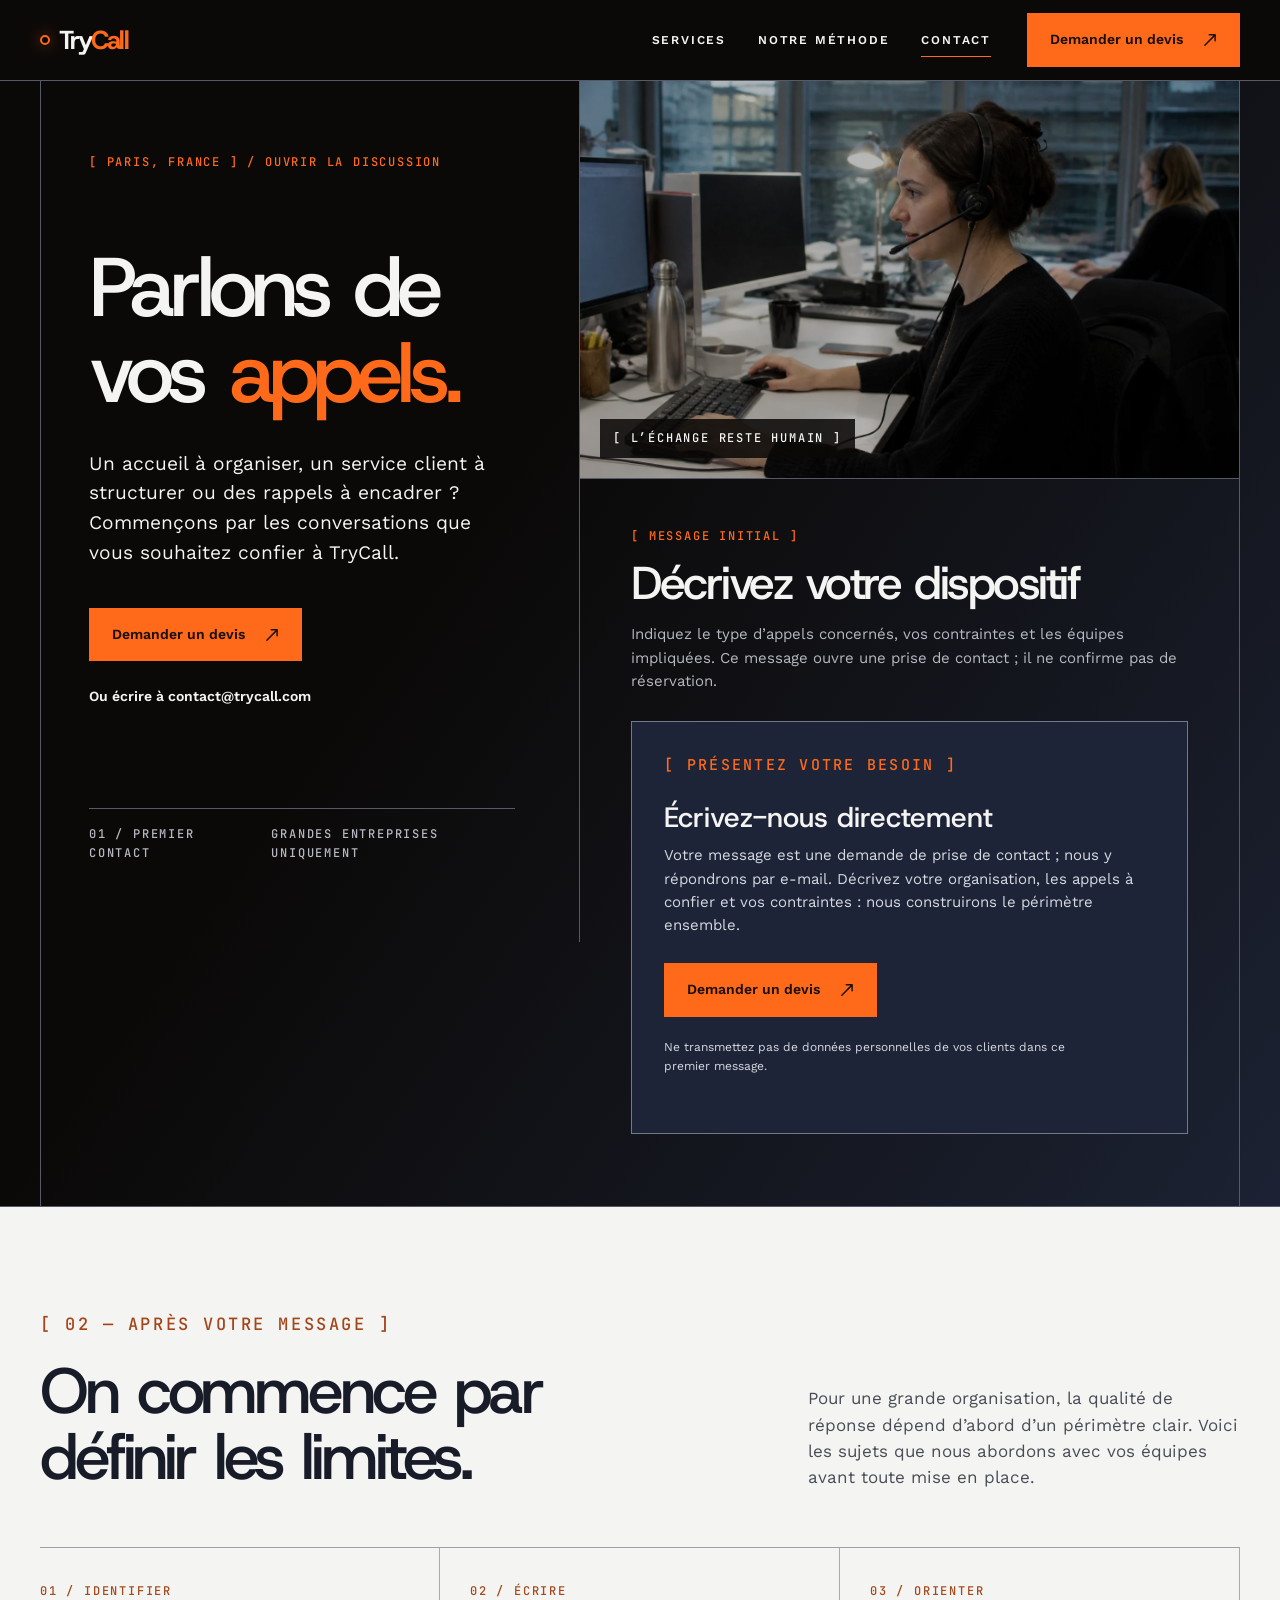
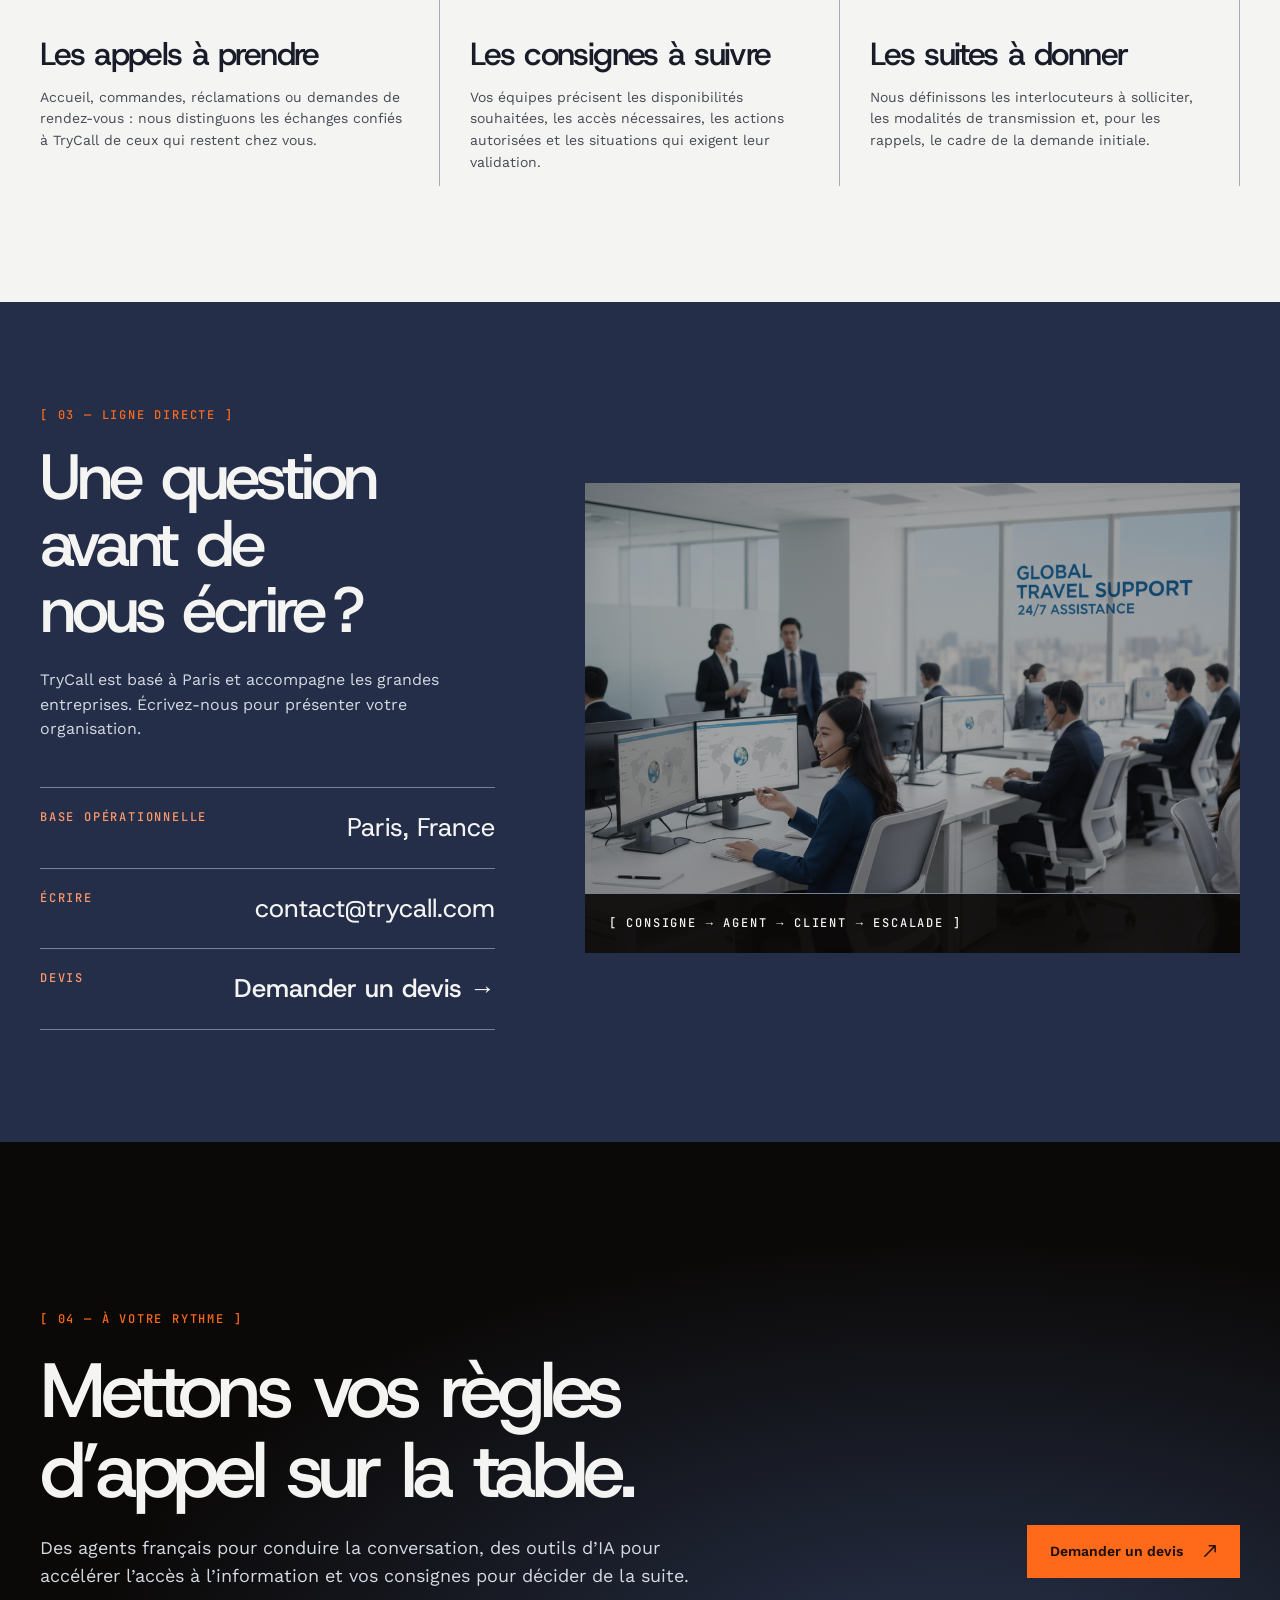
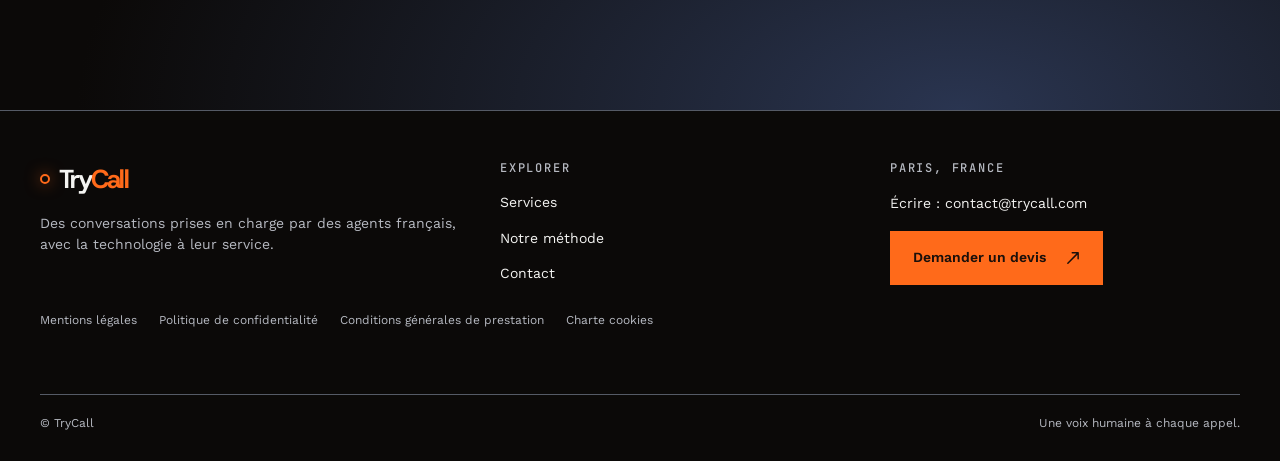
==== contact/index.html @ a0f08241 "Site statique TryCall : 8 pages (accueil, services, méthode, contact + 4 pages légales), design orig" ====
<!DOCTYPE html>
<html lang="fr">
<head>
<meta charset="utf-8">
<meta name="viewport" content="width=device-width, initial-scale=1">
<title>Contact — TryCall, relation client grands comptes</title>
<meta name="description" content="Échangez avec TryCall sur vos appels, vos consignes et vos besoins de relation client. Des agents français, appuyés par l’IA, depuis Paris.">
<link rel="icon" type="image/svg+xml" href="../assets/favicon.svg">
<meta property="og:type" content="website">
<meta property="og:site_name" content="TryCall">
<meta property="og:title" content="Contact — TryCall, relation client grands comptes">
<meta property="og:description" content="Un accueil à organiser, un service client à structurer ou des rappels à encadrer ? Écrivez-nous.">
<meta property="og:image" content="../assets/og-image.png">
<meta property="og:locale" content="fr_FR">
<link rel="stylesheet" href="../assets/css/style.css">
</head>
<body>
<a class="skip-link" href="#contenu">Aller au contenu</a>

<header>
  <div class="x-wrap x-header-inner">
    <!-- TODO: remplacer par le vrai logo TryCall -->
    <a class="x-brand" href="../index.html" aria-label="TryCall, accueil">
      <span class="x-brand-mark" aria-hidden="true"></span><span class="x-ids-text">Try<span class="x-brand-call">Call</span></span>
    </a>
    <nav class="x-nav-links" aria-label="Navigation principale">
      <a href="../services/index.html">Services</a>
      <a href="../methode/index.html">Notre méthode</a>
      <a href="index.html" aria-current="page">Contact</a>
    </nav>
    <div class="x-header-actions">
      <a class="ids-design-btn ids-design-btn--primary" href="mailto:contact@trycall.com?subject=Demande%20de%20devis%20-%20TryCall">
        <span class="ids-design-btn__label">Demander un devis</span>
        <svg class="ids-design-btn__icon" aria-hidden="true" viewBox="0 0 20 20" fill="none" width="24" height="24"><path fill="currentColor" d="M15.943 4.463a.8.8 0 0 0-.161-.242l-.002-.001-.001-.002A.75.75 0 0 0 15.25 4H9.24a.75.75 0 0 0 0 1.5h4.2l-9.22 9.22a.75.75 0 1 0 1.06 1.06l9.22-9.22v4.2a.75.75 0 0 0 1.5 0V4.75a.8.8 0 0 0-.057-.287"></path></svg>
      </a>
    </div>
    <div class="x-menu-control">
      <button type="button" aria-label="Ouvrir le menu" aria-expanded="false" data-menu-open>
        <svg aria-hidden="true" viewBox="0 0 24 24" fill="none" stroke="currentColor" stroke-width="1.5"><path d="M2 6h20M2 12h20M2 18h20"></path></svg>
      </button>
    </div>
  </div>
</header>

<div class="x-mobile-menu" id="mobile-menu">
  <button class="x-mobile-menu-close" type="button" aria-label="Fermer le menu" data-menu-open>
    <svg aria-hidden="true" viewBox="0 0 24 24" fill="none" stroke="currentColor" stroke-width="1.5"><path d="M5 5l14 14M19 5L5 19"></path></svg>
  </button>
  <nav aria-label="Navigation mobile">
    <a href="../services/index.html">Services <span>01</span></a>
    <a href="../methode/index.html">Notre méthode <span>02</span></a>
    <a href="index.html">Contact <span>03</span></a>
    <a href="mailto:contact@trycall.com?subject=Demande%20de%20devis%20-%20TryCall">Demander un devis <span>04</span></a>
  </nav>
</div>

<main id="contenu">

  <!-- ==================== OUVERTURE ==================== -->
  <div id="contact-opening">
    <section class="x-contact-opening" aria-label="Premier contact">
      <div class="x-wrap x-contact-opening-grid">
        <div class="x-contact-title">
          <p class="x-eyebrow" data-reveal>[ Paris, France ] / Ouvrir la discussion</p>
          <h1>Parlons de vos <em>appels.</em></h1>
          <p class="x-contact-title-lead">Un accueil à organiser, un service client à structurer ou des rappels à encadrer&nbsp;? Commençons par les conversations que vous souhaitez confier à TryCall.</p>
          <div class="x-contact-title-actions">
            <a class="ids-design-btn ids-design-btn--primary" href="mailto:contact@trycall.com?subject=Demande%20de%20devis%20-%20TryCall">
              <span class="ids-design-btn__label">Demander un devis</span>
              <svg class="ids-design-btn__icon" aria-hidden="true" viewBox="0 0 20 20" fill="none" width="24" height="24"><path fill="currentColor" d="M15.943 4.463a.8.8 0 0 0-.161-.242l-.002-.001-.001-.002A.75.75 0 0 0 15.25 4H9.24a.75.75 0 0 0 0 1.5h4.2l-9.22 9.22a.75.75 0 1 0 1.06 1.06l9.22-9.22v4.2a.75.75 0 0 0 1.5 0V4.75a.8.8 0 0 0-.057-.287"></path></svg>
            </a>
            <a class="ids-design-btn ids-design-btn--link" href="mailto:contact@trycall.com">Ou écrire à contact@trycall.com</a>
          </div>
          <div class="x-contact-title-foot x-micro x-soft">
            <span>01 / Premier contact</span>
            <span>Grandes entreprises uniquement</span>
          </div>
        </div>
        <div class="x-contact-opening-right">
          <figure class="x-contact-work-photo">
            <img src="../assets/img/4d3e62b9-2372-4114-a0c3-6e6af8cd8b18-RJtt5FI4l3QvUPvGMPPqpRxwvLgTET.webp" alt="Une agente de relation client échange au téléphone depuis son poste de travail" width="1536" height="1024" fetchpriority="high">
            <figcaption class="x-photo-label x-micro">[ L’échange reste humain ]</figcaption>
          </figure>
          <div class="x-contact-form-area">
            <p class="x-eyebrow" data-reveal>[ Message initial ]</p>
            <h2>Décrivez votre dispositif</h2>
            <p class="x-contact-form-intro">Indiquez le type d’appels concernés, vos contraintes et les équipes impliquées. Ce message ouvre une prise de contact&nbsp;; il ne confirme pas de réservation.</p>
            <!-- Le formulaire d'origine est remplacé par un appel par courriel (RGPD : aucune donnée collectée par le site) -->
            <div class="x-contact-cta-block">
              <p class="x-eyebrow">[ Présentez votre besoin ]</p>
              <h3>Écrivez-nous directement</h3>
              <p>Votre message est une demande de prise de contact&nbsp;; nous y répondrons par e-mail. Décrivez votre organisation, les appels à confier et vos contraintes&nbsp;: nous construirons le périmètre ensemble.</p>
              <a class="ids-design-btn ids-design-btn--primary" href="mailto:contact@trycall.com?subject=Demande%20de%20devis%20-%20TryCall">
                <span class="ids-design-btn__label">Demander un devis</span>
                <svg class="ids-design-btn__icon" aria-hidden="true" viewBox="0 0 20 20" fill="none" width="24" height="24"><path fill="currentColor" d="M15.943 4.463a.8.8 0 0 0-.161-.242l-.002-.001-.001-.002A.75.75 0 0 0 15.25 4H9.24a.75.75 0 0 0 0 1.5h4.2l-9.22 9.22a.75.75 0 1 0 1.06 1.06l9.22-9.22v4.2a.75.75 0 0 0 1.5 0V4.75a.8.8 0 0 0-.057-.287"></path></svg>
              </a>
              <p class="x-form-note">Ne transmettez pas de données personnelles de vos clients dans ce premier message.</p>
            </div>
          </div>
        </div>
      </div>
    </section>
  </div>

  <!-- ==================== [02] APRÈS VOTRE MESSAGE ==================== -->
  <div id="contact-routing">
    <section class="x-contact-routing" aria-label="Après votre message">
      <div class="x-wrap">
        <div class="x-contact-routing-head">
          <div>
            <p class="x-eyebrow" data-reveal>[ 02 — Après votre message ]</p>
            <h2>On commence par définir les limites.</h2>
          </div>
          <p>Pour une grande organisation, la qualité de réponse dépend d’abord d’un périmètre clair. Voici les sujets que nous abordons avec vos équipes avant toute mise en place.</p>
        </div>
        <div class="x-contact-timeline">
          <span class="x-contact-timeline-line" aria-hidden="true" data-progress></span>
          <article class="x-contact-step">
            <span class="x-index">01 / Identifier</span>
            <h3>Les appels à prendre</h3>
            <p>Accueil, commandes, réclamations ou demandes de rendez-vous&nbsp;: nous distinguons les échanges confiés à TryCall de ceux qui restent chez vous.</p>
          </article>
          <article class="x-contact-step">
            <span class="x-index">02 / Écrire</span>
            <h3>Les consignes à suivre</h3>
            <p>Vos équipes précisent les disponibilités souhaitées, les accès nécessaires, les actions autorisées et les situations qui exigent leur validation.</p>
          </article>
          <article class="x-contact-step">
            <span class="x-index">03 / Orienter</span>
            <h3>Les suites à donner</h3>
            <p>Nous définissons les interlocuteurs à solliciter, les modalités de transmission et, pour les rappels, le cadre de la demande initiale.</p>
          </article>
        </div>
      </div>
    </section>
  </div>

  <!-- ==================== [03] ÉCRIRE DIRECTEMENT ==================== -->
  <div id="contact-direct">
    <section class="x-contact-direct" aria-label="Écrire à TryCall">
      <div class="x-wrap x-contact-direct-grid">
        <div class="x-contact-direct-copy">
          <p class="x-eyebrow" data-reveal>[ 03 — Ligne directe ]</p>
          <h2>Une question avant de nous écrire&nbsp;?</h2>
          <p>TryCall est basé à Paris et accompagne les grandes entreprises. Écrivez-nous pour présenter votre organisation.</p>
          <div class="x-contact-direct-list">
            <div class="x-contact-direct-row">
              <span class="x-micro">Base opérationnelle</span>
              <span class="x-direct-value">Paris, France</span>
            </div>
            <div class="x-contact-direct-row">
              <span class="x-micro">Écrire</span>
              <a href="mailto:contact@trycall.com">contact@trycall.com</a>
            </div>
            <div class="x-contact-direct-row">
              <span class="x-micro">Devis</span>
              <a class="ids-design-btn ids-design-btn--link" href="mailto:contact@trycall.com?subject=Demande%20de%20devis%20-%20TryCall">
                <span class="ids-design-btn__label">Demander un devis <span aria-hidden="true">→</span></span>
              </a>
            </div>
          </div>
        </div>
        <figure class="x-contact-direct-visual">
          <img src="../assets/img/0875bcdb-4890-46c1-bc07-bc68d8804d8b-y4Hwkb1hA5mQqragoXUjgqaB90VnNd.png" alt="Des collègues examinent ensemble les consignes de traitement des appels" width="1344" height="768" loading="lazy">
          <figcaption class="x-contact-direct-caption x-micro">[ Consigne → agent → client → escalade ]</figcaption>
        </figure>
      </div>
    </section>
  </div>

  <!-- ==================== [04] À VOTRE RYTHME ==================== -->
  <div id="contact-close">
    <section class="x-contact-close" aria-label="À votre rythme">
      <div class="x-wrap x-contact-close-grid">
        <div>
          <p class="x-eyebrow" data-reveal>[ 04 — À votre rythme ]</p>
          <h2>Mettons vos règles d’appel sur la table.</h2>
          <p>Des agents français pour conduire la conversation, des outils d’IA pour accélérer l’accès à l’information et vos consignes pour décider de la suite.</p>
        </div>
        <div class="x-contact-close-action">
          <a class="ids-design-btn ids-design-btn--primary" href="mailto:contact@trycall.com?subject=Demande%20de%20devis%20-%20TryCall">
            <span class="ids-design-btn__label">Demander un devis</span>
            <svg class="ids-design-btn__icon" aria-hidden="true" viewBox="0 0 20 20" fill="none" width="24" height="24"><path fill="currentColor" d="M15.943 4.463a.8.8 0 0 0-.161-.242l-.002-.001-.001-.002A.75.75 0 0 0 15.25 4H9.24a.75.75 0 0 0 0 1.5h4.2l-9.22 9.22a.75.75 0 1 0 1.06 1.06l9.22-9.22v4.2a.75.75 0 0 0 1.5 0V4.75a.8.8 0 0 0-.057-.287"></path></svg>
          </a>
        </div>
      </div>
    </section>
  </div>

</main>

<footer>
  <div class="x-wrap">
    <div class="x-footer-grid">
      <div>
        <!-- TODO: remplacer par le vrai logo TryCall -->
        <a class="x-brand" href="../index.html" aria-label="TryCall, accueil">
          <span class="x-brand-mark" aria-hidden="true"></span><span class="x-ids-text">Try<span class="x-brand-call">Call</span></span>
        </a>
        <p>Des conversations prises en charge par des agents français, avec la technologie à leur service.</p>
      </div>
      <nav class="x-footer-links" aria-label="Explorer">
        <span class="x-micro x-soft">Explorer</span>
        <a href="../services/index.html">Services</a>
        <a href="../methode/index.html">Notre méthode</a>
        <a href="index.html">Contact</a>
      </nav>
      <div class="x-footer-cta">
        <span class="x-micro x-soft">Paris, France</span>
        <a class="x-mail" href="mailto:contact@trycall.com">Écrire&nbsp;: contact@trycall.com</a>
        <a class="ids-design-btn ids-design-btn--primary" href="mailto:contact@trycall.com?subject=Demande%20de%20devis%20-%20TryCall">
          <span class="ids-design-btn__label">Demander un devis</span>
          <svg class="ids-design-btn__icon" aria-hidden="true" viewBox="0 0 20 20" fill="none" width="24" height="24"><path fill="currentColor" d="M15.943 4.463a.8.8 0 0 0-.161-.242l-.002-.001-.001-.002A.75.75 0 0 0 15.25 4H9.24a.75.75 0 0 0 0 1.5h4.2l-9.22 9.22a.75.75 0 1 0 1.06 1.06l9.22-9.22v4.2a.75.75 0 0 0 1.5 0V4.75a.8.8 0 0 0-.057-.287"></path></svg>
        </a>
      </div>
    </div>
    <nav class="x-footer-legal" aria-label="Informations légales">
      <a href="../mentions-legales/index.html">Mentions légales</a>
      <a href="../politique-de-confidentialite/index.html">Politique de confidentialité</a>
      <a href="../conditions-generales-de-prestation/index.html">Conditions générales de prestation</a>
      <a href="../charte-cookies/index.html">Charte cookies</a>
    </nav>
    <div class="x-footer-bottom">
      <span>© TryCall</span>
      <span>Une voix humaine à chaque appel.</span>
    </div>
  </div>
</footer>

<script src="../assets/js/main.js" defer></script>
</body>
</html>
---- assets/css/style.css ----
/* ==========================================================================
   TryCall — feuille de style unique (site statique autonome)
   Réplique du design original : jetons et gabarits repris du site source.
   ========================================================================== */

/* ---------- Polices auto-hébergées (aucune requête externe) ---------- */
@font-face{font-family:'Host Grotesk';font-style:normal;font-weight:300 800;font-display:swap;src:url('../fonts/HostGrotesk-Variable-ext.woff2') format('woff2');unicode-range:U+0100-02BA,U+02BD-02C5,U+02C7-02CC,U+02CE-02D7,U+02DD-02FF,U+0304,U+0308,U+0329,U+1D00-1DBF,U+1E00-1E9F,U+1EF2-1EFF,U+2020,U+20A0-20AB,U+20AD-20C4,U+2113,U+2C60-2C7F,U+A720-A7FF;}
@font-face{font-family:'Host Grotesk';font-style:normal;font-weight:300 800;font-display:swap;src:url('../fonts/HostGrotesk-Variable.woff2') format('woff2');unicode-range:U+0000-00FF,U+0131,U+0152-0153,U+02BB-02BC,U+02C6,U+02DA,U+02DC,U+0304,U+0308,U+0329,U+2000-206F,U+20AC,U+2122,U+2191,U+2193,U+2212,U+2215,U+FEFF,U+FFFD;}
@font-face{font-family:'Work Sans';font-style:normal;font-weight:100 900;font-display:swap;src:url('../fonts/WorkSans-Variable-ext.woff2') format('woff2');unicode-range:U+0100-02BA,U+02BD-02C5,U+02C7-02CC,U+02CE-02D7,U+02DD-02FF,U+0304,U+0308,U+0329,U+1D00-1DBF,U+1E00-1E9F,U+1EF2-1EFF,U+2020,U+20A0-20AB,U+20AD-20C4,U+2113,U+2C60-2C7F,U+A720-A7FF;}
@font-face{font-family:'Work Sans';font-style:normal;font-weight:100 900;font-display:swap;src:url('../fonts/WorkSans-Variable.woff2') format('woff2');unicode-range:U+0000-00FF,U+0131,U+0152-0153,U+02BB-02BC,U+02C6,U+02DA,U+02DC,U+0304,U+0308,U+0329,U+2000-206F,U+20AC,U+2122,U+2191,U+2193,U+2212,U+2215,U+FEFF,U+FFFD;}
@font-face{font-family:'JetBrains Mono';font-style:normal;font-weight:400 800;font-display:swap;src:url('../fonts/JetBrainsMono-Variable-ext.woff2') format('woff2');unicode-range:U+0100-02BA,U+02BD-02C5,U+02C7-02CC,U+02CE-02D7,U+02DD-02FF,U+0304,U+0308,U+0329,U+1D00-1DBF,U+1E00-1E9F,U+1EF2-1EFF,U+2020,U+20A0-20AB,U+20AD-20C4,U+2113,U+2C60-2C7F,U+A720-A7FF;}
@font-face{font-family:'JetBrains Mono';font-style:normal;font-weight:400 800;font-display:swap;src:url('../fonts/JetBrainsMono-Variable.woff2') format('woff2');unicode-range:U+0000-00FF,U+0131,U+0152-0153,U+02BB-02BC,U+02C6,U+02DA,U+02DC,U+0304,U+0308,U+0329,U+2000-206F,U+20AC,U+2122,U+2191,U+2193,U+2212,U+2215,U+FEFF,U+FFFD;}

/* ---------- Jetons de design (couleurs du site d'origine) ---------- */
:root{
  --ids-color-ground:#0b0908;
  --ids-color-surface:#242e49;
  --ids-color-ink:#f4f4f2;
  --ids-color-ink-muted:#b6b9c1;
  --ids-color-accent:#ff6a1a;
  --ids-color-on-accent:#1b100b;
  --ids-color-line:#555a66;
  --ids-color-tint-1:#384562;
  --ids-color-tint-2:#d4d9e1;
  --ids-font-display:'Host Grotesk',sans-serif;
  --ids-font-body:'Work Sans',sans-serif;
  --ids-font-mono:'JetBrains Mono',monospace;
  --x-color-ground:var(--ids-color-ground);
  --x-color-surface:var(--ids-color-surface);
  --x-color-ink:var(--ids-color-ink);
  --x-color-soft:var(--ids-color-ink-muted);
  --x-color-line:var(--ids-color-line);
  --x-color-accent:var(--ids-color-accent);
  --x-font-display:var(--ids-font-display);
  --x-font-text:var(--ids-font-body);
  --x-font-mono:var(--ids-font-mono);
  --x-space:8px;
}

/* ---------- Base ---------- */
*,*::before,*::after{box-sizing:border-box}
html{scroll-behavior:smooth}
html.lenis-on{scroll-behavior:auto}
body{
  margin:0;background:var(--x-color-ground);color:var(--x-color-ink);
  font-family:var(--x-font-text);font-size:16px;line-height:1.55;
  -webkit-font-smoothing:antialiased;-moz-osx-font-smoothing:grayscale;
  text-rendering:optimizeLegibility;overflow-x:clip;
}
img{display:block;width:100%;object-fit:cover}
a{color:inherit;text-decoration:none}
a:focus-visible,button:focus-visible,summary:focus-visible,[role=tab]:focus-visible{outline:2px solid var(--x-color-accent);outline-offset:4px}
h1,h2,h3,p{margin:0}
h1,h2,h3{font-family:var(--x-font-display);font-weight:500;text-wrap:balance;line-height:1.04}
p{max-width:64ch}
ul,ol{margin-block:1em}
section{position:relative;overflow:clip}
button{font:inherit;-webkit-tap-highlight-color:transparent}
::selection{background:var(--x-color-accent);color:var(--ids-color-on-accent)}

/* Lien d'évitement (accessibilité) */
.skip-link{position:fixed;top:-60px;left:16px;z-index:200;background:var(--x-color-accent);color:var(--ids-color-on-accent);padding:12px 18px;font-weight:600;font-size:14px;transition:top .2s}
.skip-link:focus-visible{top:12px}

/* ---------- Utilitaires de mise en page ---------- */
.x-wrap{width:min(100% - 80px,1440px);margin-inline:auto}
.x-eyebrow,.x-micro,.x-readout,.x-index{
  font-family:var(--x-font-mono);font-size:12px;font-weight:500;
  letter-spacing:.15em;text-transform:uppercase;
}
.x-eyebrow{color:var(--x-color-accent)}
.x-soft{color:var(--x-color-soft)}
.x-section-head{display:flex;align-items:start;justify-content:space-between;gap:48px;margin-bottom:64px}
.x-section-head h2{font-size:max(12px,clamp(40px,5vw,76px));letter-spacing:-.065em;word-spacing:.065em;max-width:830px}
.x-section-head p{max-width:360px;padding-top:8px}

/* ---------- Boutons ---------- */
.ids-design-btn{
  display:inline-flex;align-items:center;justify-content:center;gap:20px;
  min-height:52px;padding:15px 22px;border:1px solid transparent;
  background:var(--x-color-accent);color:var(--ids-color-on-accent);
  font-weight:600;font-size:14px;font-family:var(--x-font-text);
  white-space:nowrap;cursor:pointer;text-decoration:none;position:relative;overflow:hidden;
  transition:background .35s,color .35s;
}
.ids-design-btn--primary:hover,.ids-design-btn--primary:focus-visible{
  background:color-mix(in oklab,var(--ids-color-ink) 26.9%,var(--ids-color-accent));
}
.ids-design-btn__icon{width:1em;height:1em;flex:none;scale:1.4}
.ids-design-btn--link{
  display:inline-flex;align-items:center;background:transparent;color:inherit;
  min-height:0;padding:0;border:0;font-weight:600;font-size:14px;position:relative;cursor:pointer;
}
.ids-design-btn--link::after{
  content:"";position:absolute;bottom:-4px;left:0;width:100%;height:1px;
  background:var(--x-color-accent);transform:scaleX(0);transform-origin:left;
  transition:transform .35s cubic-bezier(.2,.7,.2,1);
}
.ids-design-btn--link:hover::after,.ids-design-btn--link:focus-visible::after{transform:scaleX(1)}
.ids-design-btn--link .ids-design-btn__icon{scale:1}

/* ---------- En-tête ---------- */
header{position:relative;z-index:20;background:var(--x-color-ground);border-bottom:1px solid var(--x-color-line);transition:background .35s}
.x-header-inner{min-height:80px;display:flex;align-items:center;gap:36px}
.x-brand{font-family:var(--x-font-display);font-size:26px;font-weight:700;letter-spacing:-.06em;word-spacing:.06em;white-space:nowrap;display:inline-flex;align-items:center}
.x-brand-mark{display:inline-block;width:10px;height:10px;margin-right:9px;border:2px solid var(--x-color-accent);border-radius:50%;box-shadow:0 0 15px color-mix(in srgb,var(--ids-color-accent) 50.2%,transparent)}
.x-brand .x-brand-call{color:var(--x-color-accent)}
.x-nav-links{display:flex;align-items:center;gap:32px;margin-left:auto;font-family:var(--x-font-text);font-size:12px;font-weight:600;letter-spacing:.15em;text-transform:uppercase}
.x-nav-links a{position:relative;padding:4px 0}
.x-nav-links a::after{
  content:"";position:absolute;bottom:-4px;left:0;width:100%;height:1px;
  background:var(--x-color-accent);transform:scaleX(0);transform-origin:left;
  transition:transform .35s cubic-bezier(.2,.7,.2,1);
}
.x-nav-links a:hover::after,.x-nav-links a:focus-visible::after,.x-nav-links a[aria-current=page]::after{transform:scaleX(1)}
.x-header-actions{display:flex;align-items:center;gap:24px}
.x-menu-control{display:none}

/* Menu mobile */
.x-mobile-menu{position:fixed;inset:0;z-index:60;background:var(--x-color-ground);display:none;padding:110px 32px 40px;overflow:auto}
.x-mobile-menu[data-open=true]{display:block}
.x-mobile-menu nav{display:grid;gap:8px}
.x-mobile-menu a{font-family:var(--x-font-display);font-size:clamp(30px,8vw,40px);font-weight:500;letter-spacing:-.04em;padding:14px 0;border-bottom:1px solid var(--x-color-line);display:flex;justify-content:space-between;align-items:center;gap:16px}
.x-mobile-menu a span{font-family:var(--x-font-mono);font-size:12px;letter-spacing:.15em;color:var(--x-color-accent)}
.x-mobile-menu-close{position:absolute;top:20px;right:20px;width:48px;height:48px;display:grid;place-items:center;border:1px solid var(--x-color-line);background:transparent;color:inherit;cursor:pointer}

/* ---------- Pied de page ---------- */
footer{background:var(--x-color-ground);border-top:1px solid var(--x-color-line);padding:48px 0 28px}
.x-footer-grid{display:grid;grid-template-columns:1.2fr 1fr 1fr;gap:40px}
.x-footer-grid p{color:var(--x-color-soft);font-size:14px;margin-top:13px}
.x-footer-links{display:grid;align-content:start;gap:14px;font-size:14px}
.x-footer-links a{position:relative;width:fit-content}
.x-footer-links a::after{
  content:"";position:absolute;bottom:-3px;left:0;width:100%;height:1px;
  background:var(--x-color-accent);transform:scaleX(0);transform-origin:left;
  transition:transform .35s cubic-bezier(.2,.7,.2,1);
}
.x-footer-links a:hover::after,.x-footer-links a:focus-visible::after{transform:scaleX(1)}
.x-footer-cta{display:grid;justify-items:start;gap:15px}
.x-footer-cta .x-mail{font-size:14px}
.x-footer-legal{display:flex;flex-wrap:wrap;gap:8px 22px;margin-top:26px;font-size:12px;color:var(--x-color-soft)}
.x-footer-legal a:hover{color:var(--x-color-accent)}
.x-footer-bottom{border-top:1px solid var(--x-color-line);margin-top:65px;padding-top:19px;display:flex;justify-content:space-between;gap:20px;color:var(--x-color-soft);font-size:12px}

/* ==========================================================================
   ACCUEIL
   ========================================================================== */

/* ---------- Héros ---------- */
.x-hero{
  background:linear-gradient(125deg,var(--ids-color-ground) 38%,color-mix(in oklab,var(--ids-color-ground) 31.1%,var(--ids-color-surface)));
  padding:0;
}
.x-hero-grid{display:grid;grid-template-columns:minmax(0,1.18fr) minmax(0,.82fr);min-height:690px;border-left:1px solid var(--x-color-line);border-right:1px solid var(--x-color-line)}
.x-hero-main{padding:70px 6vw 64px 48px;display:flex;flex-direction:column;justify-content:space-between;min-width:0}
.x-hero h1{font-size:max(12px,clamp(55px,6.5vw,108px));letter-spacing:-.07em;word-spacing:.07em;max-width:850px;margin:56px 0 28px}
.x-hero h1 em{font-style:normal;color:var(--x-color-accent)}
.x-hero-lead{font-size:max(12px,clamp(17px,1.45vw,22px));max-width:570px}
.x-hero-actions{display:flex;align-items:center;flex-wrap:wrap;gap:32px;margin-top:40px}
.x-hero-actions .ids-design-btn--link{font-size:15px}
.x-hero-bottom{display:flex;gap:32px;justify-content:space-between;margin-top:72px;padding-top:16px;border-top:1px solid var(--x-color-line)}
.x-hero-side{display:grid;grid-template-rows:minmax(0,1fr) auto;border-left:1px solid var(--x-color-line);min-width:0}
.x-hero-photo{position:relative;overflow:hidden;min-height:430px}
.x-hero-photo img{height:100%;filter:brightness(.72);transition:scale .6s}
.x-hero-photo:hover img{scale:1.05}
.x-photo-label{position:absolute;bottom:20px;left:20px;background:color-mix(in srgb,var(--ids-color-ground) 85.9%,transparent);padding:10px 13px;color:var(--x-color-ink)}
.x-hero-readouts{display:grid;grid-template-columns:1fr 1fr}
.x-readout{padding:22px;border-top:1px solid var(--x-color-line);min-height:106px;font-family:var(--x-font-mono);font-size:12px;font-weight:500;letter-spacing:.15em;text-transform:uppercase}
.x-readout+.x-readout{border-left:1px solid var(--x-color-line)}
.x-readout strong{display:block;margin-top:12px;font-family:var(--x-font-display);font-size:22px;font-weight:500;letter-spacing:0;text-transform:none}
.x-readout strong a:hover{color:var(--x-color-accent)}

/* ---------- [01] Le périmètre (section claire) ---------- */
.x-offer{padding:112px 0 126px;background:var(--ids-color-ink);color:color-mix(in oklab,var(--ids-color-ground) 48.5%,var(--ids-color-surface))}
.x-offer .x-eyebrow{color:color-mix(in oklab,var(--ids-color-accent) 67.9%,var(--ids-color-on-accent))}
.x-offer .x-section-head p{color:color-mix(in oklab,var(--ids-color-ground) 14.6%,var(--ids-color-line))}
.x-peek-list{list-style:none;padding:0;margin:0}
.x-peek-row{display:grid;grid-template-columns:100px minmax(0,1fr) minmax(220px,.8fr) 110px;align-items:center;gap:24px;padding:22px 0;border-top:1px solid color-mix(in oklab,var(--ids-color-ground) 19.7%,var(--ids-color-tint-2));transition:padding .35s}
.x-peek-row:last-child{border-bottom:1px solid color-mix(in oklab,var(--ids-color-ground) 19.7%,var(--ids-color-tint-2))}
.x-peek-row:hover{padding-left:10px}
.x-peek-row .x-index{color:color-mix(in oklab,var(--ids-color-accent) 64.1%,var(--ids-color-on-accent));font-size:20px}
.x-peek-row h3{font-size:max(12px,clamp(27px,3vw,46px));letter-spacing:-.05em;word-spacing:.05em;transition:translate .35s}
.x-peek-row:hover h3{translate:8px 0}
.x-peek-row p{font-size:14px;color:color-mix(in oklab,var(--ids-color-ground) 22.4%,var(--ids-color-line))}
.x-peek-photo{width:110px;height:96px;object-fit:cover;filter:saturate(.7)}
.x-offer-note{display:flex;justify-content:space-between;gap:32px;margin-top:32px;align-items:center;color:color-mix(in oklab,var(--ids-color-ground) 18%,var(--ids-color-line))}
.x-offer-note .x-micro{font-family:var(--x-font-mono);color:inherit}
@media(min-width:721px){
  .x-peek-list{position:relative}
  .x-peek-photo{position:absolute;left:calc(var(--x-mx,.5)*100%);top:calc(var(--x-my,.5)*100%);width:270px;height:330px;translate:-50% -50%;opacity:0;scale:.85;pointer-events:none;z-index:3;transition:opacity .3s,scale .45s cubic-bezier(.2,.7,.2,1)}
  .x-peek-row:hover .x-peek-photo,.x-peek-row:focus-within .x-peek-photo{opacity:1;scale:1}
}

/* ---------- [02] La méthode ---------- */
.x-why{padding:112px 0 130px;background:var(--x-color-surface)}
.x-why-intro{display:grid;grid-template-columns:1fr 1fr;gap:8vw;align-items:end;margin-bottom:80px}
.x-why-intro h2{font-size:max(12px,clamp(44px,5.5vw,82px));letter-spacing:-.07em;word-spacing:.07em}
.x-why-intro p{font-size:18px}
.x-orbit-panel{position:relative;min-height:330px;display:grid;place-items:center;border:1px solid color-mix(in oklab,var(--ids-color-tint-1) 58.1%,var(--ids-color-tint-2));overflow:hidden;background:radial-gradient(ellipse at center,var(--ids-color-tint-1) 0%,var(--ids-color-surface) 70%)}
.x-orbit-panel svg{width:min(100%,600px);height:300px}
.x-orbit-caption{position:absolute;left:22px;bottom:20px}
.x-deck-label{margin:92px 0 24px}
.x-deck{display:block}
.x-deck-card{display:grid;grid-template-columns:1.05fr 1fr;gap:0;background:color-mix(in oklab,var(--ids-color-ground) 59.4%,var(--ids-color-surface));border:1px solid color-mix(in oklab,var(--ids-color-tint-1) 69.1%,var(--ids-color-tint-2));margin-bottom:24px;min-height:350px}
.x-deck-card:nth-child(2){background:color-mix(in oklab,var(--ids-color-ground) 30.8%,var(--ids-color-surface))}
.x-deck-card:nth-child(3){background:color-mix(in oklab,var(--ids-color-ground) 25.4%,var(--ids-color-tint-1))}
.x-deck-copy{padding:40px;display:flex;flex-direction:column;justify-content:space-between;gap:28px}
.x-deck-copy h3{margin-block-end:8px;font-size:max(12px,clamp(32px,4vw,60px));letter-spacing:-.055em;word-spacing:.055em}
.x-deck-copy p{color:var(--ids-color-tint-2)}
.x-deck-card img{height:100%;min-height:350px;aspect-ratio:3/2;filter:brightness(.77)}
.x-deck-card .x-micro{color:color-mix(in oklab,var(--ids-color-ink) 28.8%,var(--ids-color-accent))}
@media(min-width:721px){
  .x-deck-card{position:sticky;top:calc(12vh + var(--x-i,0)*26px)}
  .x-deck-card:nth-child(2){--x-i:1}
  .x-deck-card:nth-child(3){--x-i:2}
  .x-orbit-ring{stroke-dasharray:900;stroke-dashoffset:calc((1 - var(--x-p,1))*900)}
}

/* ---------- [03] Témoignages ---------- */
.x-voices{padding:112px 0 128px;background:var(--ids-color-on-accent)}
.x-voices .x-section-head{align-items:end}
.x-voices-grid{display:grid;grid-template-columns:repeat(3,minmax(0,1fr));gap:24px;align-items:start}
.x-quote{position:relative;padding:35px 32px 42px;background:var(--ids-color-surface);min-height:290px;clip-path:polygon(0 0,100% 0,100% 88%,85% 88%,77% 100%,73% 88%,0 88%);transition:translate .35s,background .35s}
.x-quote:nth-child(1){rotate:-2deg}
.x-quote:nth-child(2){rotate:2deg;margin-top:45px;background:color-mix(in oklab,var(--ids-color-surface) 61.3%,var(--ids-color-line))}
.x-quote:nth-child(3){rotate:-1deg;margin-top:15px}
.x-quote:hover{translate:0 -6px;background:var(--ids-color-tint-1)}
.x-quote blockquote{margin:22px 0;font-family:var(--x-font-display);font-size:max(12px,clamp(20px,2vw,29px));line-height:1.23;letter-spacing:-.025em;font-weight:500}
.x-quote figcaption{font-size:13px;color:var(--ids-color-tint-2)}
.x-voices-foot{display:flex;align-items:center;justify-content:space-between;gap:40px;margin-top:75px;padding-top:22px;border-top:1px solid var(--x-color-line)}
.x-voices-foot img{width:180px;aspect-ratio:3/2;filter:brightness(.8)}

/* ---------- [04] FAQ (onglets, section claire) ---------- */
.x-faq{padding:112px 0 128px;background:color-mix(in oklab,var(--ids-color-ink) 56.1%,var(--ids-color-tint-2));color:color-mix(in oklab,var(--ids-color-ground) 35.6%,var(--ids-color-surface))}
.x-faq .x-eyebrow{color:color-mix(in oklab,var(--ids-color-accent) 65.5%,var(--ids-color-on-accent))}
.x-faq-layout{display:grid;grid-template-columns:.75fr 1.25fr;gap:7vw}
.x-faq h2{font-size:max(12px,clamp(43px,5vw,76px));letter-spacing:-.065em;word-spacing:.065em;margin:24px 0}
.x-faq-intro{color:color-mix(in oklab,var(--ids-color-surface) 31.5%,var(--ids-color-line))}
.x-faq-tabs{margin-top:48px;display:grid;grid-template-columns:minmax(0,.9fr) minmax(0,1.1fr);gap:28px;align-items:start}
.x-faq [role=tablist]{display:grid;border-top:1px solid color-mix(in oklab,var(--ids-color-ink) 51.4%,var(--ids-color-tint-1))}
.x-faq [role=tab]{text-align:left;border:0;border-bottom:1px solid color-mix(in oklab,var(--ids-color-ink) 51.4%,var(--ids-color-tint-1));background:transparent;color:color-mix(in oklab,var(--ids-color-ground) 27%,var(--ids-color-tint-1));padding:22px 12px;min-height:68px;cursor:pointer;font-family:var(--x-font-display);font-size:19px;font-weight:500;transition:background .3s,padding .3s}
.x-faq [role=tab]:hover,.x-faq [role=tab]:focus-visible{padding-left:22px;background:var(--ids-color-tint-2)}
.x-faq [role=tab][aria-selected=true]{color:color-mix(in oklab,var(--ids-color-accent) 50.5%,var(--ids-color-on-accent));background:var(--ids-color-tint-2)}
.x-faq [role=tabpanel]{padding:32px;min-height:265px;background:var(--ids-color-surface);color:var(--x-color-ink);animation:panel-in .5s cubic-bezier(.2,.7,.2,1) both}
.x-faq [role=tabpanel].x-faq-hidden{display:none}
.x-faq [role=tabpanel] .x-eyebrow{color:var(--x-color-accent)}
.x-faq [role=tabpanel] h3{font-size:29px;margin:18px 0;letter-spacing:-.04em;word-spacing:.04em}
.x-faq [role=tabpanel] p{color:color-mix(in oklab,var(--ids-color-ink) 35%,var(--ids-color-tint-2));font-size:15px}
@keyframes panel-in{from{opacity:0;translate:0 12px}to{opacity:1;translate:0 0}}

/* ---------- [05] Contact ---------- */
.x-contact{padding:112px 0 120px;background:radial-gradient(ellipse at 85% 15%,var(--ids-color-tint-1),var(--ids-color-ground) 65%)}
.x-contact-grid{display:grid;grid-template-columns:1fr .85fr;gap:8vw}
.x-contact .x-eyebrow{color:color-mix(in oklab,var(--ids-color-ink) 10.4%,var(--ids-color-accent))}
.x-contact h2{font-size:max(12px,clamp(48px,6vw,94px));letter-spacing:-.07em;word-spacing:.07em;margin:24px 0 30px}
.x-contact-copy>p:not(.x-eyebrow){font-size:18px}
.x-contact-line{border-top:1px solid var(--x-color-line);margin-top:55px;padding-top:20px;display:flex;justify-content:space-between;gap:20px}
.x-contact-line a{white-space:nowrap;font-size:20px;font-family:var(--x-font-display)}
.x-contact-line a:hover{color:var(--x-color-accent)}

/* ==========================================================================
   PAGE SERVICES
   ========================================================================== */
.x-services-index{background:linear-gradient(115deg,var(--ids-color-ground) 55%,color-mix(in oklab,var(--ids-color-ground) 11.8%,var(--ids-color-surface)));border-bottom:1px solid var(--x-color-line)}
.x-services-index-grid{display:grid;grid-template-columns:minmax(0,1.35fr) minmax(280px,.65fr);border-inline:1px solid var(--x-color-line)}
.x-services-index-main{padding-block:64px 88px;padding-inline:48px 6vw}
.x-services-index h1{font-size:max(12px,clamp(36px,4vw,64px));letter-spacing:-.06em;word-spacing:.06em;margin-block:16px 48px}
.x-services-index-lead{font-size:18px;color:var(--x-color-soft);margin-bottom:32px}
.x-services-index-list{list-style:none;margin:0;padding:0;border-top:1px solid var(--x-color-line)}
.x-services-index-list li{border-bottom:1px solid var(--x-color-line)}
.x-services-index-list a{display:grid;grid-template-columns:56px 1fr 24px;gap:16px;align-items:center;padding-block:22px;transition:padding .35s cubic-bezier(.2,.7,.2,1),color .35s}
.x-services-index-list a:hover,.x-services-index-list a:focus-visible{padding-left:12px;color:var(--x-color-accent)}
.x-services-index-list .x-index{color:var(--x-color-accent)}
.x-services-index-list strong{font-family:var(--x-font-display);font-size:max(12px,clamp(25px,3.2vw,47px));font-weight:500;letter-spacing:-.055em;word-spacing:.055em;line-height:1.08}
.x-services-index-actions{display:flex;align-items:center;flex-wrap:wrap;gap:32px;margin-top:56px}
.x-services-index-side{border-left:1px solid var(--x-color-line);display:grid;grid-template-rows:minmax(0,1fr) auto}
.x-services-index-photo{position:relative;overflow:hidden;min-height:310px}
.x-services-index-photo img{height:100%;min-height:310px;filter:brightness(.72)}
.x-services-index-photo .x-photo-label{position:absolute;bottom:20px;left:20px;background:color-mix(in srgb,var(--ids-color-ground) 85.9%,transparent);padding:10px 13px;color:var(--x-color-ink)}
.x-services-index-readouts{display:grid;grid-template-columns:1fr 1fr}

.x-services-feature{background:var(--ids-color-surface);padding-block:104px 112px}
.x-services-feature-grid{display:grid;grid-template-columns:minmax(0,.9fr) minmax(0,1.1fr);gap:7vw;align-items:center}
.x-services-feature h2{font-size:max(12px,clamp(42px,5.2vw,78px));letter-spacing:-.065em;word-spacing:.065em;margin-block:20px 30px;max-width:none;width:100%}
.x-services-feature-copy>p:not(.x-eyebrow){font-size:18px;color:color-mix(in oklab,var(--ids-color-ink) 35%,var(--ids-color-tint-2))}
.x-services-specs{margin-top:40px;border-top:1px solid color-mix(in oklab,var(--ids-color-tint-1) 56.4%,var(--ids-color-tint-2))}
.x-services-specs>div{display:grid;grid-template-columns:125px 1fr;gap:22px;padding-block:18px;border-bottom:1px solid color-mix(in oklab,var(--ids-color-tint-1) 56.4%,var(--ids-color-tint-2))}
.x-services-specs dt{color:color-mix(in oklab,var(--ids-color-ink) 28.8%,var(--ids-color-accent))}
.x-services-specs dd{margin:0}
.x-services-feature-media{display:grid;grid-template-columns:1fr .48fr;align-items:end;gap:14px}
.x-services-feature-media figure{overflow:hidden;position:relative;margin:0}
.x-services-feature-media img{filter:brightness(.82);transition:scale .45s}
.x-services-feature-media figure:hover img{scale:1.05}
.x-services-feature-media figcaption{position:absolute;bottom:0;left:0;background:color-mix(in srgb,var(--ids-color-ground) 91%,transparent);padding:9px 12px;color:var(--x-color-ink)}
.x-services-horizon{height:2px;background:linear-gradient(90deg,transparent,var(--x-color-accent),transparent)}

.x-services-pair{background:var(--ids-color-ink);color:color-mix(in oklab,var(--ids-color-ground) 35.6%,var(--ids-color-surface));padding-block:110px 120px}
.x-services-pair .x-eyebrow{color:color-mix(in oklab,var(--ids-color-accent) 62.9%,var(--ids-color-on-accent))}
.x-services-pair-head{display:grid;grid-template-columns:1fr .7fr;gap:8vw;align-items:end;margin-bottom:55px}
.x-services-pair-head h2{font-size:max(12px,clamp(42px,5.2vw,78px));letter-spacing:-.065em;word-spacing:.065em;max-width:none;width:100%}
.x-services-pair-head p{font-size:17px}
.x-services-pair-grid{display:grid;grid-template-columns:1fr 1fr;gap:24px}
.x-services-pair-card{border:1px solid color-mix(in oklab,var(--ids-color-ink-muted) 85.5%,var(--ids-color-line));background:color-mix(in oklab,var(--ids-color-ink) 48%,var(--ids-color-tint-2));transition:translate .35s,background .35s}
.x-services-pair-card:hover,.x-services-pair-card:focus-within{translate:0 -5px;background:var(--ids-color-tint-2)}
.x-services-pair-card figure{overflow:hidden;margin:0}
.x-services-pair-card img{aspect-ratio:3/2;filter:saturate(.72);transition:scale .45s}
.x-services-pair-card:hover img,.x-services-pair-card:focus-within img{scale:1.05}
.x-services-pair-copy{padding:32px}
.x-services-pair-copy h3{font-size:max(12px,clamp(30px,3vw,45px));letter-spacing:-.05em;word-spacing:.05em;margin-block:17px}
.x-services-pair-copy>p{color:color-mix(in oklab,var(--ids-color-surface) 55.2%,var(--ids-color-line))}
.x-services-pair-copy ul{padding-left:18px;margin:24px 0 0;color:color-mix(in oklab,var(--ids-color-surface) 55.2%,var(--ids-color-line))}
.x-services-pair-copy li+li{margin-top:8px}

.x-services-circuit{background:color-mix(in oklab,var(--ids-color-ground) 59.4%,var(--ids-color-surface));padding-block:106px 116px}
.x-services-circuit-head{display:grid;grid-template-columns:1fr .8fr;gap:8vw;align-items:end;margin-bottom:55px}
.x-services-circuit h2{font-size:max(12px,clamp(42px,5.2vw,78px));letter-spacing:-.065em;word-spacing:.065em;max-width:none;width:100%}
.x-services-circuit-head h2{margin-top:18px}
.x-services-circuit-head p{font-size:17px}
.x-services-timeline{position:relative;display:grid;grid-template-columns:repeat(3,1fr);gap:22px}
.x-services-timeline-line{position:absolute;top:0;left:0;right:0;height:2px;background:var(--x-color-accent);transform-origin:left;scale:min(1,calc(var(--x-p,1)*1.6)) 1}
.x-services-timeline article{border:1px solid color-mix(in oklab,var(--ids-color-ink-muted) 39.4%,var(--ids-color-tint-1));background:var(--ids-color-surface);padding:30px;min-height:310px}
.x-services-timeline h3{font-size:max(12px,clamp(27px,2.8vw,39px));letter-spacing:-.045em;word-spacing:.045em;margin-block:40px 17px}
.x-services-timeline p{font-size:15px;color:var(--ids-color-tint-2)}
.x-services-circuit-note{border-top:1px solid color-mix(in oklab,var(--ids-color-ink-muted) 39.4%,var(--ids-color-tint-1));margin-top:48px;padding-top:21px;display:flex;justify-content:space-between;align-items:center;gap:30px}
.x-services-circuit-note p{max-width:680px}

.x-services-close{background:radial-gradient(ellipse at 85% 20%,var(--ids-color-tint-1),var(--ids-color-ground) 70%);padding-block:112px 120px}
.x-services-close-grid{display:grid;grid-template-columns:1.1fr .9fr;gap:9vw;align-items:end}
.x-services-close h2{font-size:max(12px,clamp(42px,5.2vw,78px));letter-spacing:-.065em;word-spacing:.065em;margin-block:22px 28px;max-width:none;width:100%}
.x-services-close p:not(.x-eyebrow){font-size:18px;color:var(--ids-color-tint-2)}
.x-services-close-panel{border:1px solid color-mix(in oklab,var(--ids-color-tint-1) 56.4%,var(--ids-color-tint-2));padding:32px;background:color-mix(in oklab,var(--ids-color-ground) 25.1%,var(--ids-color-surface))}
.x-services-close-panel .x-eyebrow{color:var(--x-color-accent)}
.x-services-close-panel p{margin-block:20px 28px;font-size:15px;color:var(--ids-color-tint-2)}
.x-services-close-actions{display:flex;align-items:center;flex-wrap:wrap;gap:30px}

/* ==========================================================================
   PAGE MÉTHODE
   ========================================================================== */
.x-methode-opening{min-height:min(760px,86vh);background:var(--x-color-ground);display:grid;align-items:end}
.x-methode-opening-photo{position:absolute;inset:0;overflow:hidden}
.x-methode-opening-photo img{height:100%;filter:brightness(.43) saturate(.7)}
.x-methode-opening-photo::after{content:"";position:absolute;inset:0;background:linear-gradient(90deg,color-mix(in srgb,var(--ids-color-ground) 85.9%,transparent) 0%,color-mix(in srgb,var(--ids-color-ground) 33.3%,transparent) 65%),linear-gradient(0deg,var(--ids-color-ground) 0%,transparent 55%)}
.x-methode-opening-inner{position:relative;z-index:1;padding-block:130px 64px}
.x-methode-opening h1{font-size:max(12px,clamp(64px,10vw,154px));letter-spacing:-.07em;word-spacing:.07em;max-width:1050px;margin:26px 0 30px}
.x-methode-opening h1 em{font-style:normal;color:var(--x-color-accent)}
.x-methode-opening .x-eyebrow{color:color-mix(in oklab,var(--ids-color-accent) 70%,var(--ids-color-ink))}
.x-methode-opening-bottom{display:flex;justify-content:space-between;align-items:end;gap:32px;border-top:1px solid color-mix(in oklab,var(--ids-color-on-accent) 24.4%,var(--ids-color-tint-2));padding-top:20px}
.x-methode-opening-bottom p{font-size:max(12px,clamp(18px,2vw,27px));max-width:560px}
.x-methode-opening .x-micro{color:color-mix(in oklab,var(--ids-color-ink) 90.5%,var(--ids-color-tint-1))}

.x-methode-intro{background:var(--ids-color-ink);color:color-mix(in oklab,var(--ids-color-ground) 48.5%,var(--ids-color-surface));padding-block:112px 120px}
.x-methode-intro .x-eyebrow{color:color-mix(in oklab,var(--ids-color-accent) 67.9%,var(--ids-color-on-accent))}
.x-methode-intro-grid{display:grid;grid-template-columns:1fr .9fr;gap:8vw;align-items:center}
.x-methode-intro h2{font-size:max(12px,clamp(43px,5.5vw,82px));letter-spacing:-.07em;word-spacing:.07em;margin:20px 0 28px}
.x-methode-intro-copy>p:not(.x-eyebrow){font-size:19px;color:color-mix(in oklab,var(--ids-color-ground) 22.4%,var(--ids-color-line))}
.x-methode-intro-actions{margin-top:36px}
.x-methode-diagram{position:relative;border:1px solid color-mix(in oklab,var(--ids-color-tint-1) 58.1%,var(--ids-color-tint-2));background:radial-gradient(ellipse at center,var(--ids-color-tint-1) 0%,color-mix(in oklab,var(--ids-color-ink) 82.3%,var(--ids-color-surface)) 70%);padding:28px;display:grid;place-items:center;gap:18px}
.x-methode-diagram svg{width:min(100%,560px);height:auto}
.x-methode-diagram-foot{display:flex;justify-content:space-between;gap:24px;width:100%}
.x-d-line{stroke:var(--ids-color-line);stroke-width:1;fill:none}
.x-d-accent{stroke:var(--ids-color-accent);stroke-width:1.5;fill:none}
.x-d-dot{fill:var(--ids-color-accent)}

.x-methode-sequence{background:var(--x-color-surface);padding-block:112px 128px}
.x-methode-sequence .x-section-head{align-items:end}
.x-methode-sequence .x-section-head p{color:var(--ids-color-tint-2);font-size:17px}
.x-methode-sequence h2{font-size:max(12px,clamp(43px,5.5vw,82px));letter-spacing:-.07em;word-spacing:.07em}
.x-methode-timeline{position:relative;display:grid;gap:24px}
.x-methode-timeline-line{position:absolute;left:40px;top:30px;bottom:30px;width:1px;background:var(--x-color-accent);transform-origin:top;scale:1 min(1,calc(var(--x-p,1)*1.6))}
.x-methode-step{position:relative;display:grid;grid-template-columns:80px minmax(0,1fr) minmax(260px,.7fr);gap:28px;min-height:315px;border:1px solid color-mix(in oklab,var(--ids-color-ink) 29.3%,var(--ids-color-tint-1));background:color-mix(in oklab,var(--ids-color-ground) 59.4%,var(--ids-color-surface));transition:background .35s cubic-bezier(.2,.7,.2,1)}
.x-methode-step:hover,.x-methode-step:focus-within{background:color-mix(in oklab,var(--ids-color-ground) 14.7%,var(--ids-color-surface))}
.x-methode-step-no{position:relative;z-index:1;padding:32px 0;text-align:center;color:var(--x-color-accent);background:color-mix(in oklab,var(--ids-color-ground) 59.4%,var(--ids-color-surface));font-variant-numeric:tabular-nums}
.x-methode-step-no::after{content:"";position:absolute;top:0;right:-14px;bottom:0;width:1px;background:color-mix(in oklab,var(--ids-color-ink) 29.3%,var(--ids-color-tint-1))}
.x-methode-step:hover .x-methode-step-no,.x-methode-step:focus-within .x-methode-step-no{background:color-mix(in oklab,var(--ids-color-ground) 14.7%,var(--ids-color-surface))}
.x-methode-step-copy{padding-block:35px;align-self:center}
.x-methode-step-copy .x-micro{color:color-mix(in oklab,var(--ids-color-ink) 28.8%,var(--ids-color-accent))}
.x-methode-step h3{font-size:max(12px,clamp(34px,4vw,58px));letter-spacing:-.06em;word-spacing:.06em;margin:17px 0}
.x-methode-step-copy p{color:var(--ids-color-tint-2)}
.x-methode-step-frame{overflow:hidden;min-height:315px}
.x-methode-step-frame img{height:100%;filter:brightness(.72) saturate(.75);transition:scale .45s cubic-bezier(.2,.7,.2,1)}
.x-methode-step:hover img,.x-methode-step:focus-within img{scale:1.05}

.x-methode-horizon{background:linear-gradient(180deg,var(--ids-color-surface),var(--ids-color-ground) 75%);padding-block:56px 80px}
.x-methode-horizon-inner{border-top:1px solid color-mix(in oklab,var(--ids-color-line) 68.1%,var(--ids-color-tint-2));display:flex;justify-content:space-between;gap:32px;padding-top:22px}
.x-methode-horizon p{font-family:var(--x-font-display);font-size:max(12px,clamp(24px,3vw,42px));line-height:1.15;letter-spacing:-.04em;word-spacing:.04em;max-width:650px;font-weight:500}
.x-methode-horizon .x-micro{color:color-mix(in oklab,var(--ids-color-ink) 28.8%,var(--ids-color-accent));white-space:nowrap}

.x-methode-controls{background:color-mix(in oklab,var(--ids-color-ink) 56.1%,var(--ids-color-tint-2));color:color-mix(in oklab,var(--ids-color-ground) 35.6%,var(--ids-color-surface));padding-block:112px 128px}
.x-methode-controls .x-eyebrow{color:color-mix(in oklab,var(--ids-color-accent) 67.9%,var(--ids-color-on-accent))}
.x-methode-controls-head{display:grid;grid-template-columns:1fr .65fr;gap:8vw;align-items:end;margin-bottom:56px}
.x-methode-controls h2{font-size:max(12px,clamp(43px,5.5vw,82px));letter-spacing:-.07em;word-spacing:.07em;max-width:none;width:100%}
.x-methode-controls-head>p{color:color-mix(in oklab,var(--ids-color-surface) 31.5%,var(--ids-color-line));font-size:17px}
.x-methode-control-list{border-top:1px solid color-mix(in oklab,var(--ids-color-ink) 51.4%,var(--ids-color-tint-1))}
.x-methode-control{border-bottom:1px solid color-mix(in oklab,var(--ids-color-ink) 51.4%,var(--ids-color-tint-1))}
.x-methode-control summary{list-style:none;cursor:pointer;display:grid;grid-template-columns:65px 1fr auto;gap:20px;align-items:center;padding:25px 12px;transition:background .35s,padding-left .35s}
.x-methode-control summary::-webkit-details-marker{display:none}
.x-methode-control summary:hover,.x-methode-control summary:focus-visible{background:var(--ids-color-tint-2);padding-left:22px}
.x-methode-control summary .x-index{color:color-mix(in oklab,var(--ids-color-accent) 63.9%,var(--ids-color-on-accent))}
.x-methode-control summary strong{font-family:var(--x-font-display);font-size:max(12px,clamp(25px,3vw,42px));font-weight:500;letter-spacing:-.05em;word-spacing:.05em;line-height:1.1}
.x-methode-plus{font-size:32px;font-weight:400;line-height:1;transition:rotate .35s;font-family:var(--x-font-display)}
.x-methode-control[open] .x-methode-plus{rotate:45deg}
.x-methode-control-body{display:grid;grid-template-columns:1fr 240px;gap:48px;padding:8px 70px 34px 97px;align-items:start}
.x-methode-control-body p{color:color-mix(in oklab,var(--ids-color-surface) 31.5%,var(--ids-color-line))}
.x-methode-control-body img{aspect-ratio:3/2;filter:saturate(.7)}

.x-methode-close{background:radial-gradient(ellipse at 80% 0%,var(--ids-color-tint-1),var(--ids-color-ground) 65%);padding-block:120px 128px}
.x-methode-close-grid{display:grid;grid-template-columns:1.2fr .8fr;gap:8vw;align-items:end}
.x-methode-close h2{font-size:max(12px,clamp(43px,5.5vw,82px));letter-spacing:-.07em;word-spacing:.07em;max-width:830px}
.x-methode-close .x-eyebrow{color:color-mix(in oklab,var(--ids-color-accent) 70%,var(--ids-color-ink))}
.x-methode-close-copy>p:not(.x-eyebrow){font-size:18px;color:var(--ids-color-tint-2)}
.x-methode-close-actions{display:flex;align-items:center;gap:30px;flex-wrap:wrap;margin-top:42px}
.x-methode-close-aside{border-top:1px solid var(--x-color-line);padding-top:22px}
.x-methode-close-aside img{aspect-ratio:3/2;filter:brightness(.7) saturate(.75);margin-bottom:19px}
.x-methode-close-aside .x-micro{color:var(--ids-color-tint-2)}
.x-methode-close-aside p{font-size:14px;color:var(--ids-color-tint-2);margin-top:14px}

/* ==========================================================================
   PAGE CONTACT
   ========================================================================== */
.x-contact-opening{background:linear-gradient(125deg,var(--ids-color-ground) 38%,color-mix(in oklab,var(--ids-color-ground) 31.1%,var(--ids-color-surface)));border-bottom:1px solid var(--x-color-line)}
.x-contact-opening-grid{display:grid;grid-template-columns:minmax(0,.9fr) minmax(0,1.1fr);border-inline:1px solid var(--x-color-line)}
.x-contact-title{padding:72px 5vw 80px 48px;border-right:1px solid var(--x-color-line);align-self:start}
.x-contact-title h1{font-size:max(12px,clamp(56px,6.5vw,108px));letter-spacing:-.07em;word-spacing:.07em;margin:72px 0 32px}
.x-contact-title h1 em{font-style:normal;color:var(--x-color-accent)}
.x-contact-title-lead{font-size:max(12px,clamp(17px,1.5vw,21px));max-width:490px}
.x-contact-title-actions{display:flex;align-items:center;flex-wrap:wrap;gap:25px;margin-top:40px}
.x-contact-title-foot{margin-top:100px;padding-top:16px;border-top:1px solid var(--x-color-line);display:flex;justify-content:space-between;gap:20px}
.x-contact-opening-right{min-width:0}
.x-contact-work-photo{position:relative;height:clamp(270px,31vw,430px);overflow:hidden;margin:0}
.x-contact-work-photo img{height:100%;filter:brightness(.72) saturate(.8);transition:scale .4s cubic-bezier(.2,.7,.2,1)}
.x-contact-work-photo:hover img{scale:1.05}
.x-contact-work-photo figcaption{position:absolute;bottom:20px;left:20px;background:color-mix(in srgb,var(--ids-color-ground) 85.9%,transparent);padding:10px 13px;color:var(--x-color-ink)}
.x-contact-form-area{padding:48px clamp(24px,4vw,64px) 72px;border-top:1px solid var(--x-color-line)}
.x-contact-form-area h2{font-size:max(12px,clamp(34px,3.6vw,54px));letter-spacing:-.055em;word-spacing:.055em;margin:15px 0}
.x-contact-form-intro{font-size:15px;color:var(--x-color-soft);margin-bottom:28px}
.x-contact-cta-block{border:1px solid color-mix(in oklab,var(--ids-color-surface) 43.6%,var(--ids-color-ink-muted));background:color-mix(in oklab,var(--ids-color-ground) 25.1%,var(--ids-color-surface));padding:32px;margin-top:8px}
.x-contact-cta-block .x-eyebrow{color:var(--x-color-accent)}
.x-contact-cta-block h3{font-size:28px;margin:14px 0 12px}
.x-contact-cta-block p{color:var(--ids-color-tint-2);font-size:15px;margin-bottom:26px}
.x-contact-cta-block .x-form-note{font-size:12px;color:var(--ids-color-tint-2);margin-top:15px}
.x-contact-cta-block .ids-design-btn{margin-bottom:6px}

.x-contact-routing{padding-block:104px 116px;background:var(--ids-color-ink);color:color-mix(in oklab,var(--ids-color-ground) 48.5%,var(--ids-color-surface))}
.x-contact-routing .x-eyebrow{color:color-mix(in oklab,var(--ids-color-accent) 63.4%,var(--ids-color-on-accent))}
.x-contact-routing-head{display:grid;grid-template-columns:1fr .65fr;gap:8vw;align-items:end;margin-bottom:56px}
.x-contact-routing h2{font-size:max(12px,clamp(42px,5vw,76px));letter-spacing:-.065em;word-spacing:.065em;max-width:none;width:100%;margin-top:20px}
.x-contact-routing-head p{color:color-mix(in oklab,var(--ids-color-ground) 15.8%,var(--ids-color-line));font-size:17px}
.x-contact-timeline{position:relative;display:grid;grid-template-columns:repeat(3,minmax(0,1fr));border-top:1px solid color-mix(in oklab,var(--ids-color-line) 43%,var(--ids-color-tint-2))}
.x-contact-timeline-line{position:absolute;left:0;top:-2px;width:100%;height:3px;background:var(--x-color-accent);transform-origin:left;scale:min(1,calc(var(--x-p,1)*1.7)) 1}
.x-contact-step{padding:30px 30px 12px 0;border-right:1px solid color-mix(in oklab,var(--ids-color-ground) 19.7%,var(--ids-color-tint-2));transition:background .35s cubic-bezier(.2,.7,.2,1)}
.x-contact-step+.x-contact-step{padding-left:30px}
.x-contact-step:hover,.x-contact-step:focus-within{background:color-mix(in oklab,var(--ids-color-ink) 56.1%,var(--ids-color-tint-2))}
.x-contact-step .x-index{color:color-mix(in oklab,var(--ids-color-accent) 64.1%,var(--ids-color-on-accent))}
.x-contact-step h3{font-size:max(12px,clamp(26px,2.5vw,38px));letter-spacing:-.05em;word-spacing:.05em;margin:35px 0 16px;transition:translate .35s cubic-bezier(.2,.7,.2,1)}
.x-contact-step:hover h3,.x-contact-step:focus-within h3{translate:8px 0}
.x-contact-step p{color:color-mix(in oklab,var(--ids-color-ground) 18%,var(--ids-color-line));font-size:14px}

.x-contact-direct{background:var(--ids-color-surface);padding-block:104px 112px}
.x-contact-direct-grid{display:grid;grid-template-columns:.82fr 1.18fr;gap:7vw;align-items:center}
.x-contact-direct h2{font-size:max(12px,clamp(42px,5vw,76px));letter-spacing:-.065em;word-spacing:.065em;margin:20px 0 24px;max-width:none;width:100%}
.x-contact-direct-copy>p:not(.x-eyebrow){color:var(--ids-color-tint-2)}
.x-contact-direct-list{margin-top:45px;border-top:1px solid color-mix(in oklab,var(--ids-color-tint-1) 58.1%,var(--ids-color-tint-2))}
.x-contact-direct-row{display:flex;justify-content:space-between;gap:24px;padding-block:20px;border-bottom:1px solid color-mix(in oklab,var(--ids-color-tint-1) 58.1%,var(--ids-color-tint-2))}
.x-contact-direct-row .x-micro{color:color-mix(in oklab,var(--ids-color-ink) 28.8%,var(--ids-color-accent))}
.x-contact-direct-row a,.x-contact-direct-row .x-direct-value{font-family:var(--x-font-display);font-size:max(12px,clamp(18px,2vw,27px));transition:color .35s}
.x-contact-direct-row a:hover,.x-contact-direct-row a:focus-visible{color:var(--x-color-accent)}
.x-contact-direct-row .ids-design-btn--link{font-weight:500;font-size:max(12px,clamp(18px,2vw,27px))}
.x-contact-direct-visual{position:relative;min-height:470px;overflow:hidden;margin:0}
.x-contact-direct-visual img{height:470px;filter:brightness(.68) saturate(.75);transition:scale .4s cubic-bezier(.2,.7,.2,1)}
.x-contact-direct-visual:hover img{scale:1.05}
.x-contact-direct-caption{position:absolute;left:0;bottom:0;right:0;padding:20px 24px;background:color-mix(in srgb,var(--ids-color-ground) 91%,transparent);border-top:1px solid color-mix(in oklab,var(--ids-color-tint-1) 58.1%,var(--ids-color-tint-2));color:var(--x-color-ink)}

.x-contact-close{margin-top:56px;padding-block:112px 120px;background:radial-gradient(ellipse at 75% 100%,color-mix(in oklab,var(--ids-color-surface) 69.8%,var(--ids-color-tint-1)),var(--ids-color-ground) 65%)}
.x-contact-close-grid{display:grid;grid-template-columns:1fr auto;align-items:end;gap:48px}
.x-contact-close h2{font-size:max(12px,clamp(48px,6vw,94px));letter-spacing:-.07em;word-spacing:.07em;max-width:860px;margin:22px 0 24px}
.x-contact-close p:not(.x-eyebrow){color:var(--ids-color-tint-2);font-size:18px}
.x-contact-close-action{padding-bottom:12px}

/* ==========================================================================
   PAGES LÉGALES
   ========================================================================== */
.x-legal-hero{background:linear-gradient(125deg,var(--ids-color-ground) 38%,color-mix(in oklab,var(--ids-color-ground) 31.1%,var(--ids-color-surface)));padding:88px 0 72px;border-bottom:1px solid var(--x-color-line)}
.x-legal-hero .x-eyebrow{color:color-mix(in oklab,var(--ids-color-ink) 10.4%,var(--ids-color-accent))}
.x-legal-hero h1{font-size:max(12px,clamp(40px,5vw,80px));letter-spacing:-.065em;word-spacing:.065em;max-width:900px;margin:20px 0 18px}
.x-legal-hero p{font-size:17px;color:var(--ids-color-tint-2);max-width:640px}
.x-legal-body{background:var(--x-color-ground);padding:72px 0 96px}
.x-legal-body h2{font-size:max(12px,clamp(26px,2.4vw,38px));letter-spacing:-.04em;margin:56px 0 20px;padding-top:24px;border-top:1px solid var(--x-color-line)}
.x-legal-body h3{font-size:19px;margin:32px 0 12px}
.x-legal-body p,.x-legal-body li{color:var(--x-color-soft);font-size:15.5px;max-width:75ch}
.x-legal-body p{margin-bottom:14px}
.x-legal-body ul{padding-left:22px}
.x-legal-body li{margin-bottom:8px}
.x-legal-body dl{display:grid;grid-template-columns:220px 1fr;gap:14px 28px;margin:22px 0;padding:0}
.x-legal-body dt{font-family:var(--x-font-mono);font-size:12px;letter-spacing:.12em;text-transform:uppercase;color:var(--x-color-accent);padding-top:3px}
.x-legal-body dd{margin:0;color:var(--x-color-ink);font-size:15.5px}
.x-legal-body strong{color:var(--x-color-ink)}
.x-legal-body .x-legal-note{border:1px solid color-mix(in oklab,var(--ids-color-surface) 43.6%,var(--ids-color-ink-muted));background:color-mix(in oklab,var(--ids-color-ground) 25.1%,var(--ids-color-surface));padding:22px 26px;color:var(--ids-color-tint-2);font-size:14.5px}
.x-legal-body a{color:var(--x-color-accent)}
.x-legal-body a:hover{text-decoration:underline}

/* ---------- Révélations au défilement ---------- */
[data-reveal]{opacity:0;transform:translateY(26px);transition:opacity .7s cubic-bezier(.2,.7,.2,1),transform .7s cubic-bezier(.2,.7,.2,1);transition-delay:var(--d,0ms)}
[data-reveal=mask-up]{transform:translateY(60px)}
[data-reveal][data-inview=true]{opacity:1;transform:none}

/* ==========================================================================
   RESPONSIVE
   ========================================================================== */
@media(max-width:1000px){
  .x-nav-links{display:none}
  .x-menu-control{display:block;margin-left:auto;position:relative}
  .x-menu-control button{list-style:none;cursor:pointer;width:48px;height:48px;display:grid;place-items:center;border:1px solid var(--x-color-line);background:transparent;color:inherit}
  .x-menu-control svg{width:23px}
  .x-header-actions .ids-design-btn{display:none}
  .x-hero-grid{min-height:620px}
  .x-hero-main{padding-left:30px}
}
@media(max-width:720px){
  .x-wrap{width:calc(100% - 36px)}
  .x-header-inner{min-height:68px;gap:16px}
  .x-hero-grid{grid-template-columns:minmax(0,1fr)}
  .x-hero-main{padding:35px 20px 30px}
  .x-hero h1{font-size:max(12px,clamp(50px,12vw,80px));margin:54px 0 23px}
  .x-hero-lead{max-width:none}
  .x-hero-bottom{margin-top:55px;flex-direction:column;gap:10px}
  .x-hero-side{border-left:0;border-top:1px solid var(--x-color-line)}
  .x-hero-photo{min-height:330px;aspect-ratio:4/3}
  .x-readout{min-height:95px}
  .x-readout strong{font-size:16px}
  .x-offer{padding:76px 0 86px}
  .x-why{padding:76px 0 86px}
  .x-voices{padding:76px 0 86px}
  .x-faq{padding:76px 0 86px}
  .x-contact{padding:76px 0 86px}
  .x-section-head{display:block;margin-bottom:40px}
  .x-section-head p{margin-top:22px}
  .x-peek-row{grid-template-columns:40px minmax(0,1fr) 70px;gap:12px;align-items:start;padding:24px 0}
  .x-peek-row h3{font-size:27px}
  .x-peek-row p{grid-column:2/4;font-size:13px}
  .x-peek-photo{grid-column:3;grid-row:1;width:70px;height:74px;position:static;opacity:1;scale:none;translate:none}
  .x-offer-note{display:block}
  .x-offer-note a{display:inline-block;margin-top:14px}
  .x-why-intro{grid-template-columns:minmax(0,1fr);gap:36px;margin-bottom:42px}
  .x-orbit-panel{min-height:230px}
  .x-orbit-panel svg{height:210px}
  .x-deck-label{margin-top:65px}
  .x-deck-card{min-height:0;position:static}
  .x-deck-copy{padding:27px;min-height:275px}
  .x-deck-card img{min-height:0;aspect-ratio:3/2}
  .x-voices-grid{grid-template-columns:1fr;gap:12px}
  .x-quote,.x-quote:nth-child(2),.x-quote:nth-child(3){rotate:0;margin-top:0;min-height:210px}
  .x-voices-foot{margin-top:48px}
  .x-voices-foot img{width:110px}
  .x-faq-layout{grid-template-columns:minmax(0,1fr)}
  .x-faq-tabs{grid-template-columns:minmax(0,1fr);gap:16px}
  .x-faq [role=tablist]{display:flex;overflow-x:auto;scrollbar-width:none;scroll-snap-type:x mandatory}
  .x-faq [role=tablist]::-webkit-scrollbar{display:none}
  .x-faq [role=tab]{flex:0 0 72%;scroll-snap-align:start;border-right:1px solid color-mix(in oklab,var(--ids-color-ink) 51.4%,var(--ids-color-tint-1))}
  .x-faq [role=tabpanel]{min-height:245px}
  .x-contact-grid{grid-template-columns:minmax(0,1fr);gap:45px}
  .x-contact-line{display:grid}
  .x-footer-grid{grid-template-columns:minmax(0,1fr);gap:36px}
  .x-footer-bottom{display:grid;gap:10px}
  /* services */
  .x-services-index-grid{grid-template-columns:minmax(0,1fr)}
  .x-services-index-side{border-left:0;border-top:1px solid var(--x-color-line)}
  .x-services-index-main{padding:42px 20px 65px}
  .x-services-index h1{margin-bottom:34px}
  .x-services-index-list a{grid-template-columns:35px 1fr 18px;gap:10px}
  .x-services-index-list strong{font-size:26px}
  .x-services-index-photo{min-height:260px}
  .x-services-index-photo img{min-height:260px}
  .x-services-feature{padding-block:76px 86px}
  .x-services-feature-grid{grid-template-columns:1fr;gap:55px}
  .x-services-feature-media{grid-template-columns:1fr .48fr}
  .x-services-pair{padding-block:76px 86px}
  .x-services-pair-head{grid-template-columns:1fr}
  .x-services-pair-grid{grid-template-columns:1fr}
  .x-services-circuit{padding-block:76px 86px}
  .x-services-circuit-head{grid-template-columns:1fr}
  .x-services-timeline{grid-template-columns:1fr}
  .x-services-timeline-line{width:2px;height:100%;right:auto;scale:none}
  .x-services-timeline h3{margin-top:26px}
  .x-services-circuit-note{display:block}
  .x-services-circuit-note a{display:inline-block;margin-top:20px}
  .x-services-close{padding-block:76px 86px}
  .x-services-close-grid{grid-template-columns:1fr}
  .x-services-close-panel{padding:25px}
  /* methode */
  .x-methode-opening{min-height:690px}
  .x-methode-opening-inner{padding-block:105px 38px}
  .x-methode-opening h1{font-size:max(12px,clamp(60px,14vw,96px))}
  .x-methode-opening-bottom{display:grid;gap:18px}
  .x-methode-intro{padding-block:76px 86px}
  .x-methode-intro-grid{grid-template-columns:1fr;gap:38px}
  .x-methode-sequence{padding-block:76px 86px}
  .x-methode-step{grid-template-columns:65px 1fr;gap:14px}
  .x-methode-step-no{padding-top:26px}
  .x-methode-step-no::after{right:-7px}
  .x-methode-step-copy{padding-block:26px;padding-right:20px}
  .x-methode-step h3{font-size:34px}
  .x-methode-step-frame{grid-column:1/-1;min-height:0;aspect-ratio:3/2}
  .x-methode-timeline-line{left:32px}
  .x-methode-controls{padding-block:76px 86px}
  .x-methode-controls-head{grid-template-columns:1fr;gap:38px}
  .x-methode-control summary{grid-template-columns:38px 1fr auto;gap:9px;padding-inline:4px}
  .x-methode-control-body{grid-template-columns:1fr;gap:20px;padding:4px 10px 30px 47px}
  .x-methode-control-body img{max-width:280px}
  .x-methode-close{padding-block:76px 86px}
  .x-methode-close-grid{grid-template-columns:1fr;gap:38px}
  .x-methode-close-aside{max-width:500px}
  /* contact */
  .x-contact-opening-grid{grid-template-columns:minmax(0,1fr)}
  .x-contact-title{border-right:0;border-bottom:1px solid var(--x-color-line);padding:55px 32px}
  .x-contact-title h1{margin-top:48px}
  .x-contact-title-foot{margin-top:60px;flex-wrap:wrap}
  .x-contact-form-area{padding:36px 18px 58px}
  .x-contact-routing{padding-block:76px 84px}
  .x-contact-routing-head{grid-template-columns:minmax(0,1fr);gap:30px}
  .x-contact-timeline{grid-template-columns:minmax(0,1fr)}
  .x-contact-timeline-line{width:3px;height:100%;top:0;left:0;scale:none}
  .x-contact-step,.x-contact-step+.x-contact-step{padding:26px 20px;border-right:0;border-bottom:1px solid color-mix(in oklab,var(--ids-color-ground) 19.7%,var(--ids-color-tint-2))}
  .x-contact-step h3{margin-top:17px}
  .x-contact-direct{padding-block:76px 84px}
  .x-contact-direct-grid{grid-template-columns:minmax(0,1fr);gap:30px}
  .x-contact-direct-visual,.x-contact-direct-visual img{min-height:320px;height:320px}
  .x-contact-direct-row{display:grid;gap:8px}
  .x-contact-close{padding-block:76px 84px}
  .x-contact-close-grid{grid-template-columns:minmax(0,1fr);gap:30px}
  .x-contact-close-action{padding-bottom:0}
  /* legal */
  .x-legal-hero{padding:56px 0 48px}
  .x-legal-body{padding:48px 0 72px}
  .x-legal-body dl{grid-template-columns:1fr;gap:4px 0}
  .x-legal-body dd{padding-bottom:10px}
}

/* ---------- Mouvement réduit ---------- */
@media(prefers-reduced-motion:reduce){
  html{scroll-behavior:auto}
  *,*::before,*::after{animation:none!important;transition:none!important;scroll-behavior:auto!important}
  [data-reveal]{opacity:1;transform:none}
  .x-peek-photo{position:static;opacity:1;scale:none;translate:none}
  .x-deck-card{position:static}
}
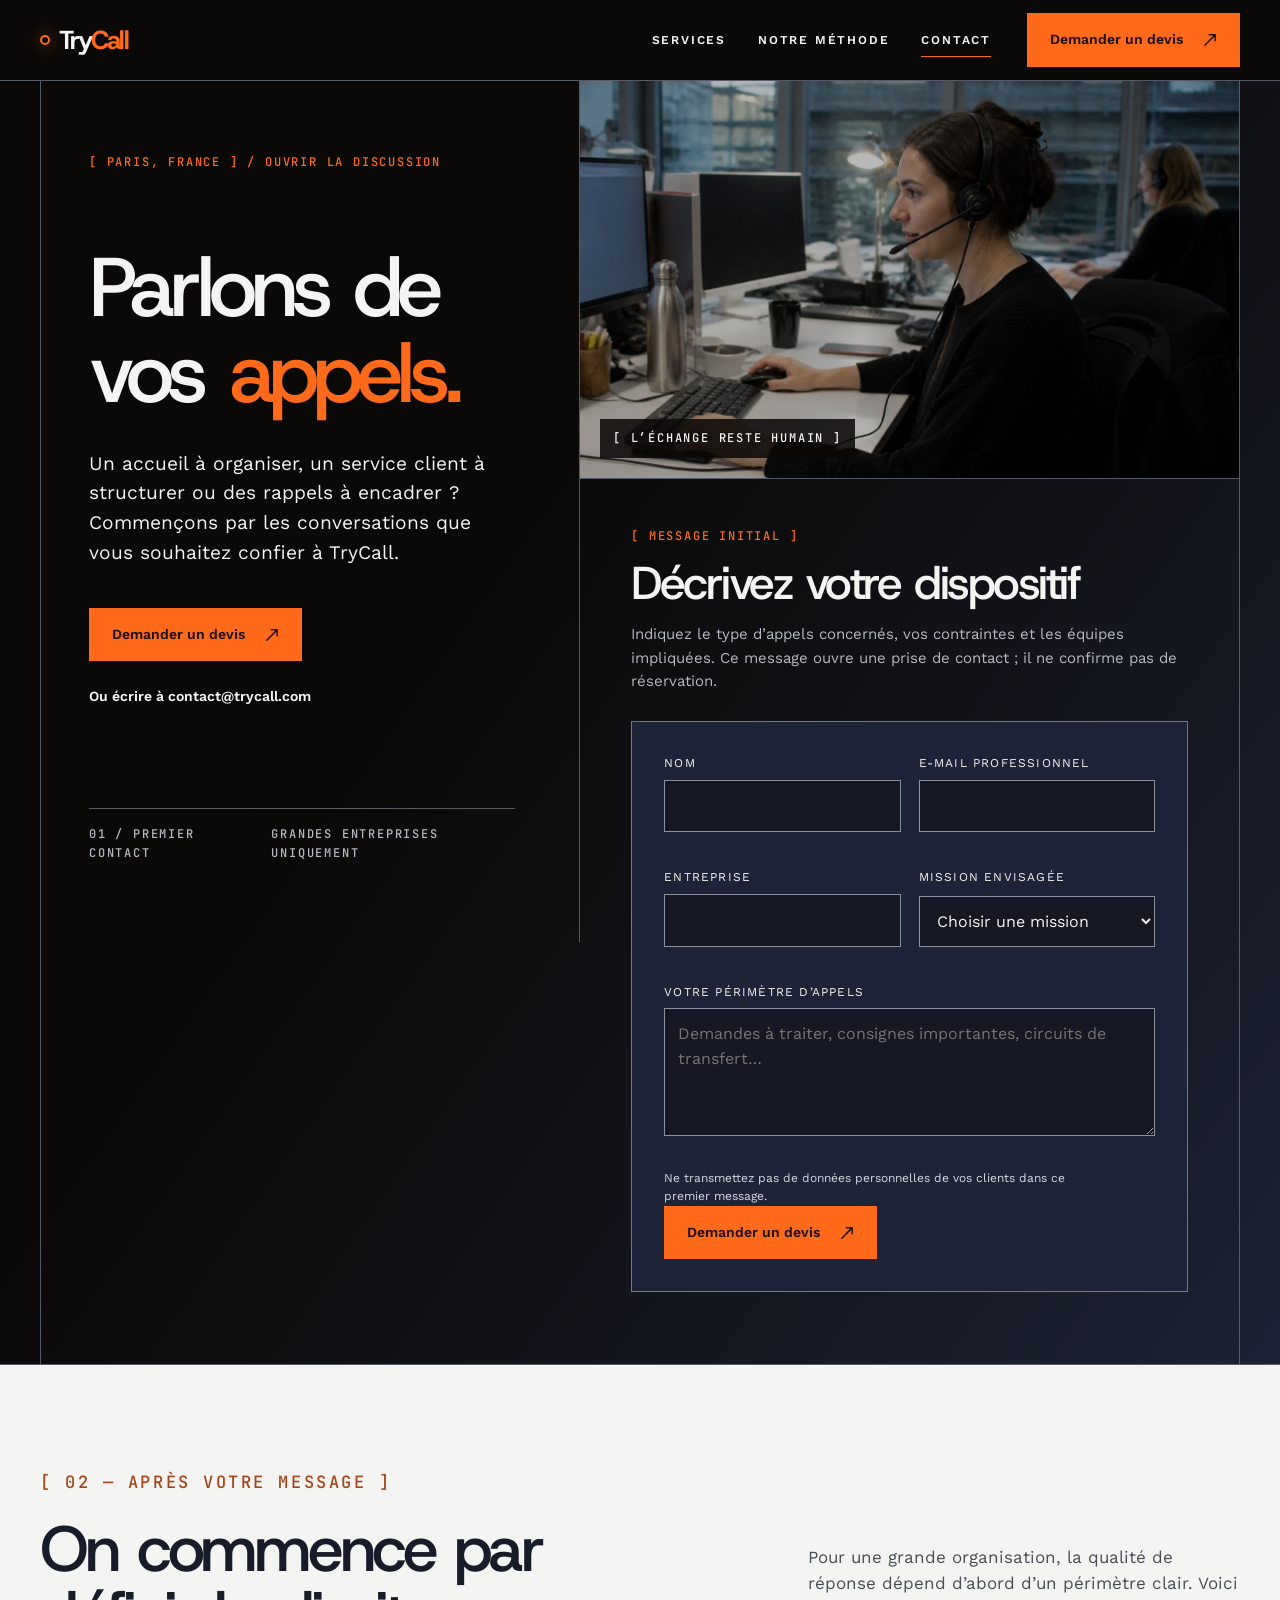
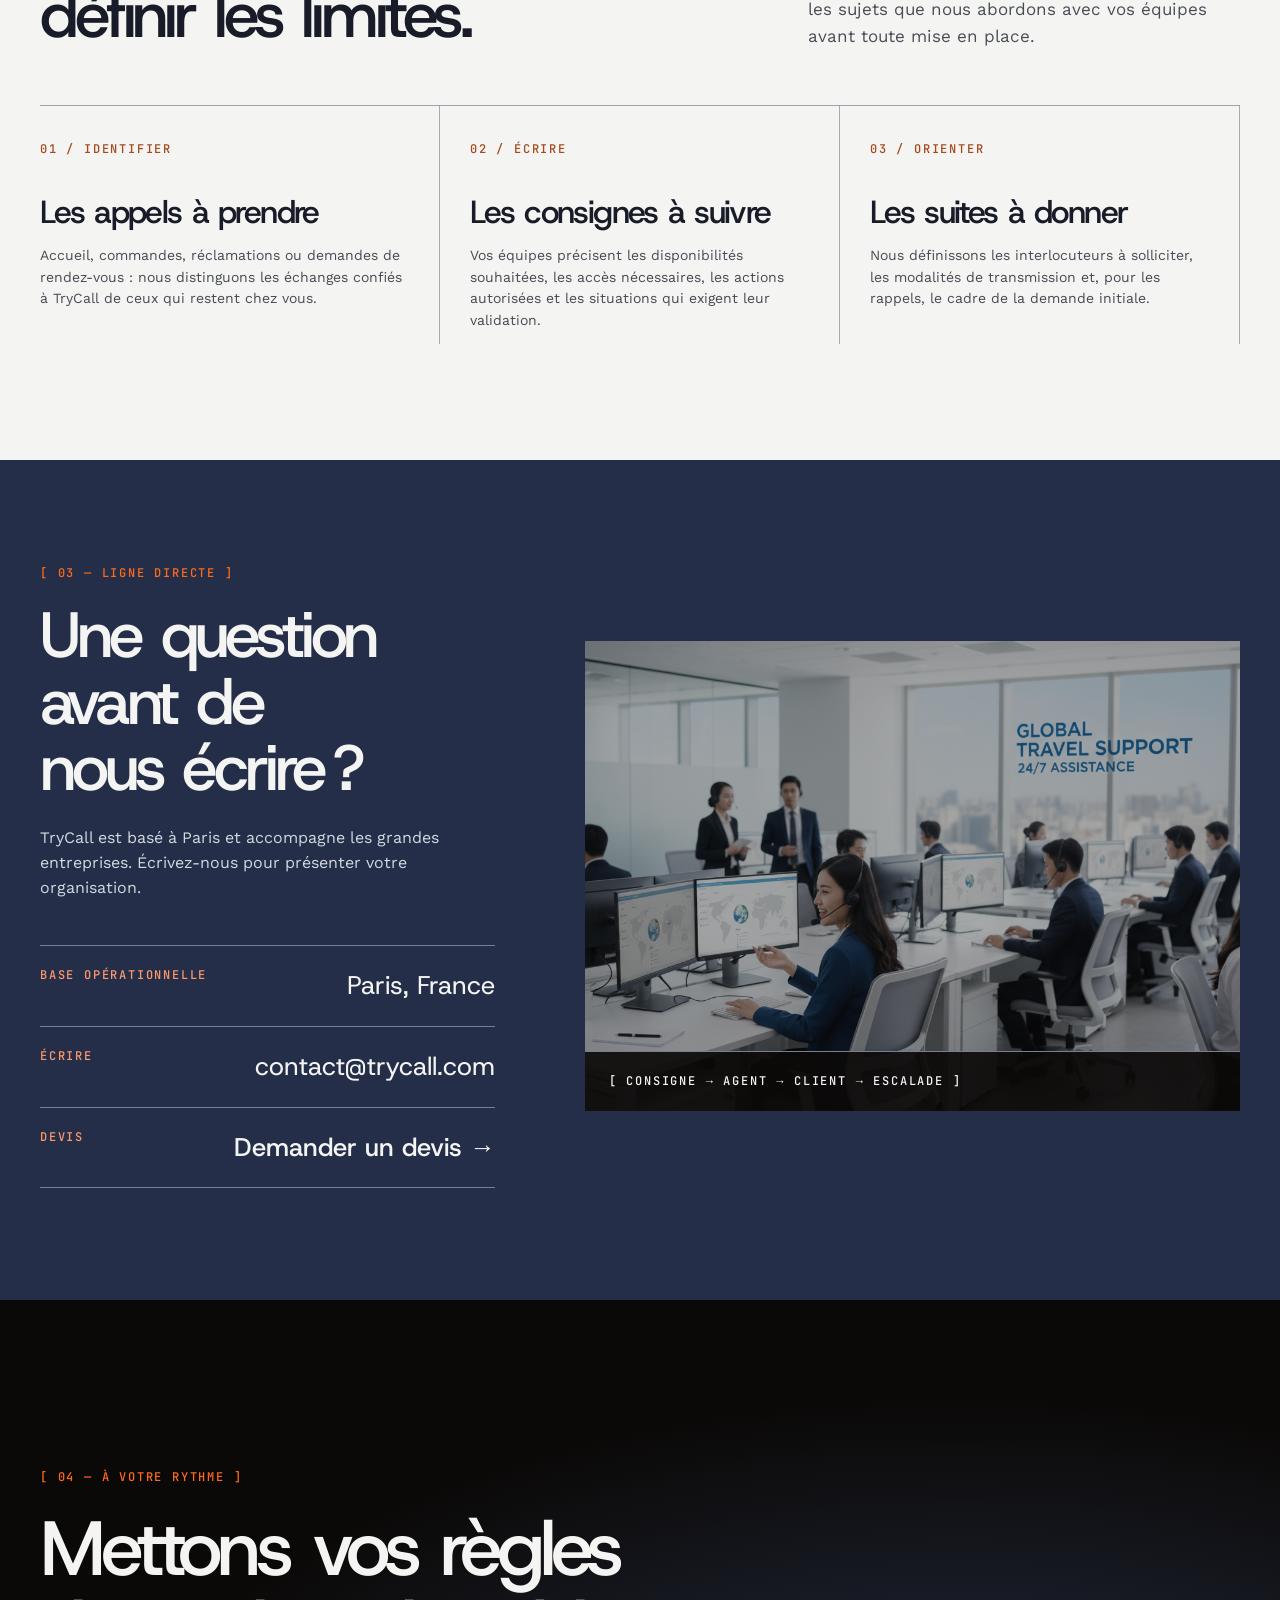
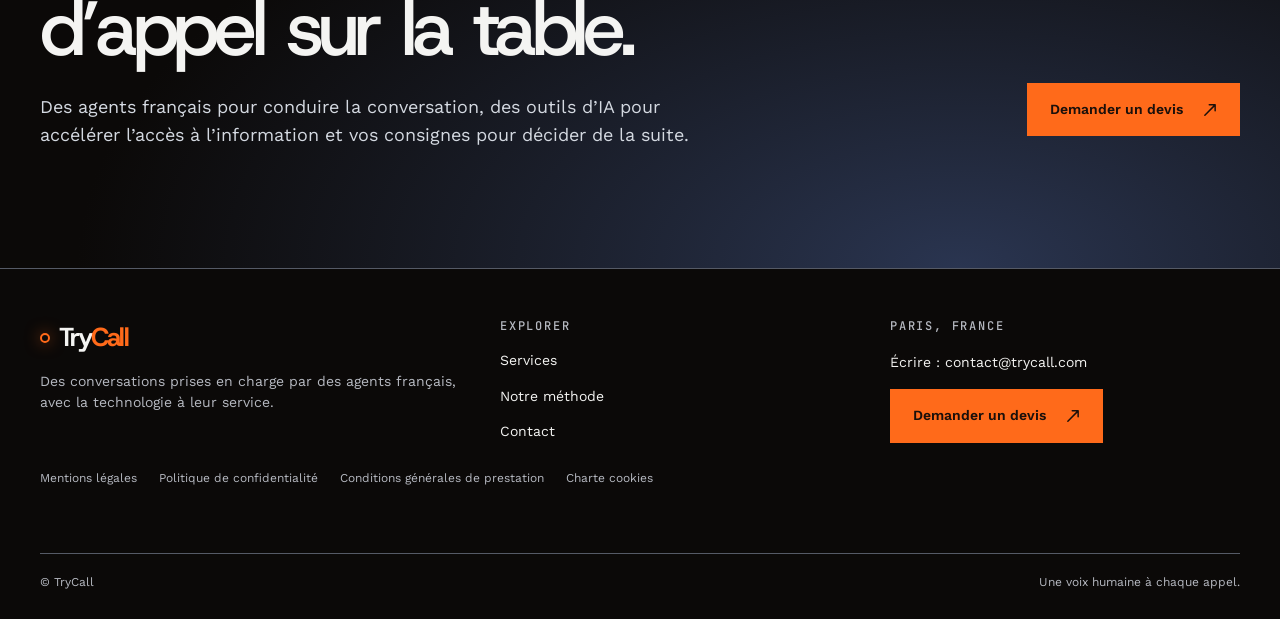
==== commit 8469d511: "fix: images à hauteur d'attribut (photo du bandeau témoignages 180x1024, visuels services/méthode), " ====
--- a/contact/index.html
+++ b/contact/index.html
@@ -85,17 +85,44 @@
             <p class="x-eyebrow" data-reveal>[ Message initial ]</p>
             <h2>Décrivez votre dispositif</h2>
             <p class="x-contact-form-intro">Indiquez le type d’appels concernés, vos contraintes et les équipes impliquées. Ce message ouvre une prise de contact&nbsp;; il ne confirme pas de réservation.</p>
-            <!-- Le formulaire d'origine est remplacé par un appel par courriel (RGPD : aucune donnée collectée par le site) -->
-            <div class="x-contact-cta-block">
-              <p class="x-eyebrow">[ Présentez votre besoin ]</p>
-              <h3>Écrivez-nous directement</h3>
-              <p>Votre message est une demande de prise de contact&nbsp;; nous y répondrons par e-mail. Décrivez votre organisation, les appels à confier et vos contraintes&nbsp;: nous construirons le périmètre ensemble.</p>
-              <a class="ids-design-btn ids-design-btn--primary" href="mailto:contact@trycall.com?subject=Demande%20de%20devis%20-%20TryCall">
+            <!-- Formulaire — prépare un e-mail via votre logiciel de messagerie (aucune donnée envoyée par le site) -->
+            <form class="x-contact-page-form" data-reveal aria-label="Décrivez votre dispositif">
+              <div class="x-fields">
+                <div class="x-field">
+                  <label for="ids-form-name">Nom</label>
+                  <input id="ids-form-name" name="name" type="text" required autocomplete="name">
+                </div>
+                <div class="x-field">
+                  <label for="ids-form-email">E-mail professionnel</label>
+                  <input id="ids-form-email" name="email" type="email" required autocomplete="email">
+                </div>
+                <div class="x-field">
+                  <label for="ids-form-entreprise">Entreprise</label>
+                  <input id="ids-form-entreprise" name="entreprise" type="text" required autocomplete="organization">
+                </div>
+                <div class="x-field">
+                  <label for="ids-form-mission">Mission envisagée</label>
+                  <select id="ids-form-mission" name="mission">
+                    <option value="" disabled hidden selected>Choisir une mission</option>
+                    <option value="Accueil téléphonique">Accueil téléphonique</option>
+                    <option value="Service client externalisé">Service client externalisé</option>
+                    <option value="Prise de rendez-vous B2B">Prise de rendez-vous B2B</option>
+                    <option value="Rappel de prospects">Rappel de prospects</option>
+                    <option value="Plusieurs missions">Plusieurs missions</option>
+                  </select>
+                </div>
+                <div class="x-field x-full">
+                  <label for="ids-form-message">Votre périmètre d’appels</label>
+                  <textarea id="ids-form-message" name="message" required placeholder="Demandes à traiter, consignes importantes, circuits de transfert…" rows="4"></textarea>
+                </div>
+              </div>
+              <p class="x-form-note">Ne transmettez pas de données personnelles de vos clients dans ce premier message.</p>
+              <button class="ids-design-btn ids-design-btn--primary" type="submit">
                 <span class="ids-design-btn__label">Demander un devis</span>
                 <svg class="ids-design-btn__icon" aria-hidden="true" viewBox="0 0 20 20" fill="none" width="24" height="24"><path fill="currentColor" d="M15.943 4.463a.8.8 0 0 0-.161-.242l-.002-.001-.001-.002A.75.75 0 0 0 15.25 4H9.24a.75.75 0 0 0 0 1.5h4.2l-9.22 9.22a.75.75 0 1 0 1.06 1.06l9.22-9.22v4.2a.75.75 0 0 0 1.5 0V4.75a.8.8 0 0 0-.057-.287"></path></svg>
-              </a>
-              <p class="x-form-note">Ne transmettez pas de données personnelles de vos clients dans ce premier message.</p>
-            </div>
+              </button>
+              <p class="x-form-status" hidden>Votre logiciel de messagerie s’ouvre avec la demande préremplie. Si rien ne s’affiche, écrivez directement à <a href="mailto:contact@trycall.com">contact@trycall.com</a>.</p>
+            </form>
           </div>
         </div>
       </div>
--- a/assets/css/style.css
+++ b/assets/css/style.css
@@ -47,10 +47,11 @@
   -webkit-font-smoothing:antialiased;-moz-osx-font-smoothing:grayscale;
   text-rendering:optimizeLegibility;overflow-x:clip;
 }
-img{display:block;width:100%;object-fit:cover}
+img{display:block;width:100%;height:auto;object-fit:cover}
 a{color:inherit;text-decoration:none}
 a:focus-visible,button:focus-visible,summary:focus-visible,[role=tab]:focus-visible{outline:2px solid var(--x-color-accent);outline-offset:4px}
 h1,h2,h3,p{margin:0}
+figure{margin:0}
 h1,h2,h3{font-family:var(--x-font-display);font-weight:500;text-wrap:balance;line-height:1.04}
 p{max-width:64ch}
 ul,ol{margin-block:1em}
@@ -220,15 +221,15 @@
 .x-voices{padding:112px 0 128px;background:var(--ids-color-on-accent)}
 .x-voices .x-section-head{align-items:end}
 .x-voices-grid{display:grid;grid-template-columns:repeat(3,minmax(0,1fr));gap:24px;align-items:start}
-.x-quote{position:relative;padding:35px 32px 42px;background:var(--ids-color-surface);min-height:290px;clip-path:polygon(0 0,100% 0,100% 88%,85% 88%,77% 100%,73% 88%,0 88%);transition:translate .35s,background .35s}
+.x-quote{position:relative;margin:0;padding:35px 32px 42px;background:var(--ids-color-surface);min-height:290px;clip-path:polygon(0 0,100% 0,100% 88%,85% 88%,77% 100%,73% 88%,0 88%);transition:translate .35s,background .35s}
 .x-quote:nth-child(1){rotate:-2deg}
 .x-quote:nth-child(2){rotate:2deg;margin-top:45px;background:color-mix(in oklab,var(--ids-color-surface) 61.3%,var(--ids-color-line))}
 .x-quote:nth-child(3){rotate:-1deg;margin-top:15px}
 .x-quote:hover{translate:0 -6px;background:var(--ids-color-tint-1)}
-.x-quote blockquote{margin:22px 0;font-family:var(--x-font-display);font-size:max(12px,clamp(20px,2vw,29px));line-height:1.23;letter-spacing:-.025em;font-weight:500}
+.x-quote blockquote{margin:22px 0;font-family:var(--x-font-display);font-size:max(12px,clamp(20px,2vw,29px));line-height:1.23;letter-spacing:-.025em;font-weight:400}
 .x-quote figcaption{font-size:13px;color:var(--ids-color-tint-2)}
 .x-voices-foot{display:flex;align-items:center;justify-content:space-between;gap:40px;margin-top:75px;padding-top:22px;border-top:1px solid var(--x-color-line)}
-.x-voices-foot img{width:180px;aspect-ratio:3/2;filter:brightness(.8)}
+.x-voices-foot img{width:180px;height:auto;aspect-ratio:3/2;object-fit:cover;filter:brightness(.8)}
 
 /* ---------- [04] FAQ (onglets, section claire) ---------- */
 .x-faq{padding:112px 0 128px;background:color-mix(in oklab,var(--ids-color-ink) 56.1%,var(--ids-color-tint-2));color:color-mix(in oklab,var(--ids-color-ground) 35.6%,var(--ids-color-surface))}
@@ -257,6 +258,23 @@
 .x-contact-line{border-top:1px solid var(--x-color-line);margin-top:55px;padding-top:20px;display:flex;justify-content:space-between;gap:20px}
 .x-contact-line a{white-space:nowrap;font-size:20px;font-family:var(--x-font-display)}
 .x-contact-line a:hover{color:var(--x-color-accent)}
+
+/* ---------- Formulaire « Présentez votre besoin » (carte de droite) ---------- */
+.x-contact-form,.x-contact-page-form{padding:32px;border:1px solid color-mix(in oklab,var(--ids-color-surface) 43.6%,var(--ids-color-ink-muted));background:color-mix(in oklab,var(--ids-color-ground) 25.1%,var(--ids-color-surface))}
+.x-contact-form h3{font-size:30px;margin-bottom:12px}
+.x-contact-form>p{color:var(--ids-color-tint-2);font-size:14px;margin-bottom:26px;max-width:none}
+.x-fields{display:grid;grid-template-columns:1fr 1fr;gap:18px}
+.x-field{display:grid;gap:7px;margin-bottom:18px}
+.x-field.x-full{grid-column:1/-1}
+.x-field label{font-size:12px;letter-spacing:.1em;text-transform:uppercase}
+.x-field input,.x-field textarea,.x-field select{width:100%;border:1px solid color-mix(in oklab,var(--ids-color-ink-muted) 66.8%,var(--ids-color-tint-1));background:color-mix(in oklab,var(--ids-color-ground) 57.1%,var(--ids-color-surface));color:var(--x-color-ink);padding:13px;min-height:48px;border-radius:0;font:inherit}
+.x-field textarea{min-height:105px;resize:vertical}
+.x-field input:focus-visible,.x-field textarea:focus-visible,.x-field select:focus-visible{outline:2px solid var(--x-color-accent);outline-offset:2px}
+.x-contact-form .ids-design-btn{margin-top:6px}
+.x-contact-page-form .x-form-note{max-width:58ch}
+.x-form-note{font-size:12px;color:var(--ids-color-tint-2);margin-top:15px;max-width:none}
+.x-form-status{font-size:13px;color:var(--ids-color-tint-2);margin-top:14px;max-width:none}
+.x-form-status a{color:var(--x-color-accent)}
 
 /* ==========================================================================
    PAGE SERVICES
@@ -289,7 +307,7 @@
 .x-services-specs dd{margin:0}
 .x-services-feature-media{display:grid;grid-template-columns:1fr .48fr;align-items:end;gap:14px}
 .x-services-feature-media figure{overflow:hidden;position:relative;margin:0}
-.x-services-feature-media img{filter:brightness(.82);transition:scale .45s}
+.x-services-feature-media img{aspect-ratio:4/5;filter:brightness(.82);transition:scale .45s}
 .x-services-feature-media figure:hover img{scale:1.05}
 .x-services-feature-media figcaption{position:absolute;bottom:0;left:0;background:color-mix(in srgb,var(--ids-color-ground) 91%,transparent);padding:9px 12px;color:var(--x-color-ink)}
 .x-services-horizon{height:2px;background:linear-gradient(90deg,transparent,var(--x-color-accent),transparent)}
@@ -558,6 +576,9 @@
   .x-faq [role=tab]{flex:0 0 72%;scroll-snap-align:start;border-right:1px solid color-mix(in oklab,var(--ids-color-ink) 51.4%,var(--ids-color-tint-1))}
   .x-faq [role=tabpanel]{min-height:245px}
   .x-contact-grid{grid-template-columns:minmax(0,1fr);gap:45px}
+  .x-fields{grid-template-columns:1fr}
+  .x-contact-form,.x-contact-page-form{padding:22px}
+  .x-contact-form h3{font-size:26px}
   .x-contact-line{display:grid}
   .x-footer-grid{grid-template-columns:minmax(0,1fr);gap:36px}
   .x-footer-bottom{display:grid;gap:10px}
